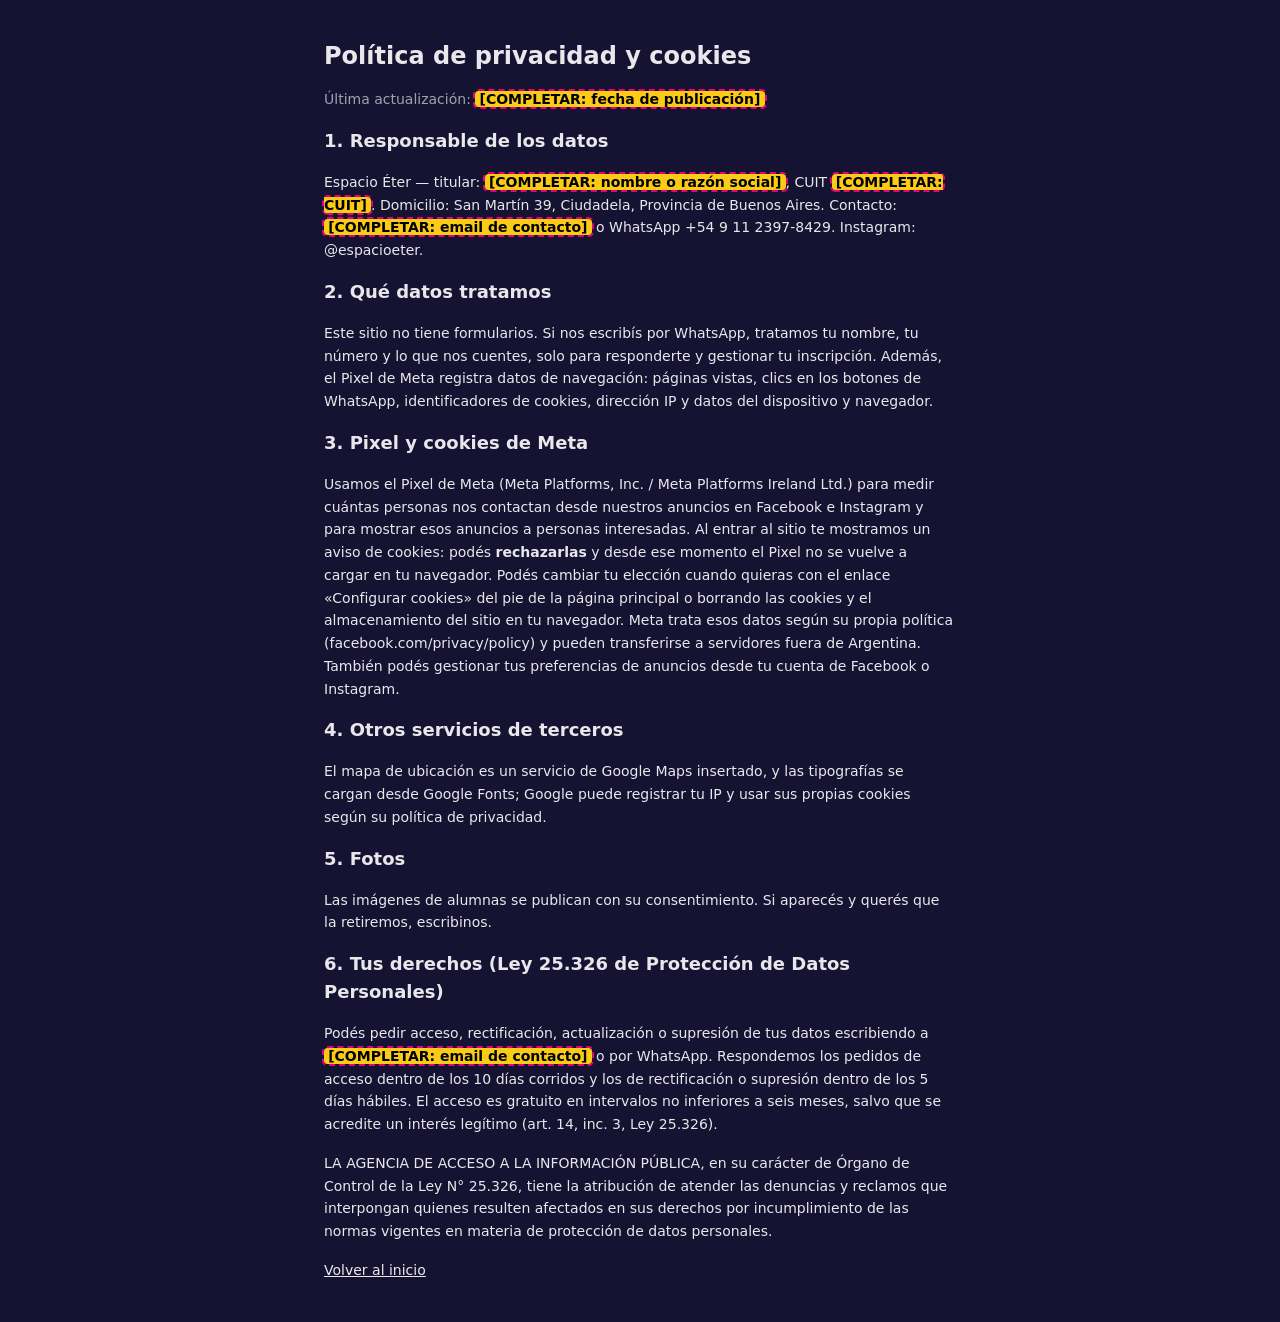
==== privacidad.html @ db476fdb "Píxel «mensajes Eter» en todas las páginas y endurecimiento de seguridad - pixel.js: código base ofi" ====
<!DOCTYPE html>
<html lang="es-AR">
<head>
  <meta charset="UTF-8" />
  <meta name="viewport" content="width=device-width, initial-scale=1.0" />
  <meta http-equiv="Content-Security-Policy" content="default-src 'self'; script-src 'self' https://connect.facebook.net; style-src 'self' 'unsafe-inline' https://fonts.googleapis.com; font-src https://fonts.gstatic.com; img-src 'self' data: https://www.facebook.com; frame-src https://www.google.com https://www.facebook.com; connect-src https://www.facebook.com https://connect.facebook.net; form-action https://www.facebook.com; object-src 'none'; base-uri 'self'; upgrade-insecure-requests" />
  <meta name="referrer" content="strict-origin-when-cross-origin" />
  <meta name="robots" content="noindex" />
  <title>Política de privacidad y cookies | Espacio Éter</title>
  <script src="pixel.js"></script>
  <link rel="stylesheet" href="tailwind.min.css" />
  <style>
    /* Marcadores pendientes: bien visibles a propósito. Borrar cuando estén completos. */
    mark.completar { background:#facc15; color:#000; font-weight:700; padding:0 .3em; border-radius:.25em; outline:2px dashed #e6007e; }
  </style>
</head>
<body class="bg-[#161332] text-white/90 font-sans">
<main class="max-w-2xl mx-auto px-5 py-10 text-sm leading-relaxed space-y-4">
  <h1 class="text-2xl font-bold">Política de privacidad y cookies</h1>
  <p class="text-white/60">Última actualización: <mark class="completar">[COMPLETAR: fecha de publicación]</mark></p>

  <h2 class="text-lg font-bold">1. Responsable de los datos</h2>
  <p>Espacio Éter — titular: <mark class="completar">[COMPLETAR: nombre o razón social]</mark>, CUIT <mark class="completar">[COMPLETAR: CUIT]</mark>. Domicilio: San Martín 39, Ciudadela, Provincia de Buenos Aires. Contacto: <mark class="completar">[COMPLETAR: email de contacto]</mark> o WhatsApp +54 9 11 2397-8429. Instagram: @espacioeter.</p>

  <h2 class="text-lg font-bold">2. Qué datos tratamos</h2>
  <p>Este sitio no tiene formularios. Si nos escribís por WhatsApp, tratamos tu nombre, tu número y lo que nos cuentes, solo para responderte y gestionar tu inscripción. Además, el Pixel de Meta registra datos de navegación: páginas vistas, clics en los botones de WhatsApp, identificadores de cookies, dirección IP y datos del dispositivo y navegador.</p>

  <h2 class="text-lg font-bold">3. Pixel y cookies de Meta</h2>
  <p>Usamos el Pixel de Meta (Meta Platforms, Inc. / Meta Platforms Ireland Ltd.) para medir cuántas personas nos contactan desde nuestros anuncios en Facebook e Instagram y para mostrar esos anuncios a personas interesadas. Al entrar al sitio te mostramos un aviso de cookies: podés <strong>rechazarlas</strong> y desde ese momento el Pixel no se vuelve a cargar en tu navegador. Podés cambiar tu elección cuando quieras con el enlace «Configurar cookies» del pie de la página principal o borrando las cookies y el almacenamiento del sitio en tu navegador. Meta trata esos datos según su propia política (facebook.com/privacy/policy) y pueden transferirse a servidores fuera de Argentina. También podés gestionar tus preferencias de anuncios desde tu cuenta de Facebook o Instagram.</p>

  <h2 class="text-lg font-bold">4. Otros servicios de terceros</h2>
  <p>El mapa de ubicación es un servicio de Google Maps insertado, y las tipografías se cargan desde Google Fonts; Google puede registrar tu IP y usar sus propias cookies según su política de privacidad.</p>

  <h2 class="text-lg font-bold">5. Fotos</h2>
  <p>Las imágenes de alumnas se publican con su consentimiento. Si aparecés y querés que la retiremos, escribinos.</p>

  <h2 class="text-lg font-bold">6. Tus derechos (Ley 25.326 de Protección de Datos Personales)</h2>
  <p>Podés pedir acceso, rectificación, actualización o supresión de tus datos escribiendo a <mark class="completar">[COMPLETAR: email de contacto]</mark> o por WhatsApp. Respondemos los pedidos de acceso dentro de los 10 días corridos y los de rectificación o supresión dentro de los 5 días hábiles. El acceso es gratuito en intervalos no inferiores a seis meses, salvo que se acredite un interés legítimo (art. 14, inc. 3, Ley 25.326).</p>
  <p>LA AGENCIA DE ACCESO A LA INFORMACIÓN PÚBLICA, en su carácter de Órgano de Control de la Ley N° 25.326, tiene la atribución de atender las denuncias y reclamos que interpongan quienes resulten afectados en sus derechos por incumplimiento de las normas vigentes en materia de protección de datos personales.</p>

  <p><a href="./" class="underline">Volver al inicio</a></p>
</main>
<noscript><img height="1" width="1" style="display:none" src="https://www.facebook.com/tr?id=1028287166250408&amp;ev=PageView&amp;noscript=1" alt="" /></noscript>
</body>
</html>
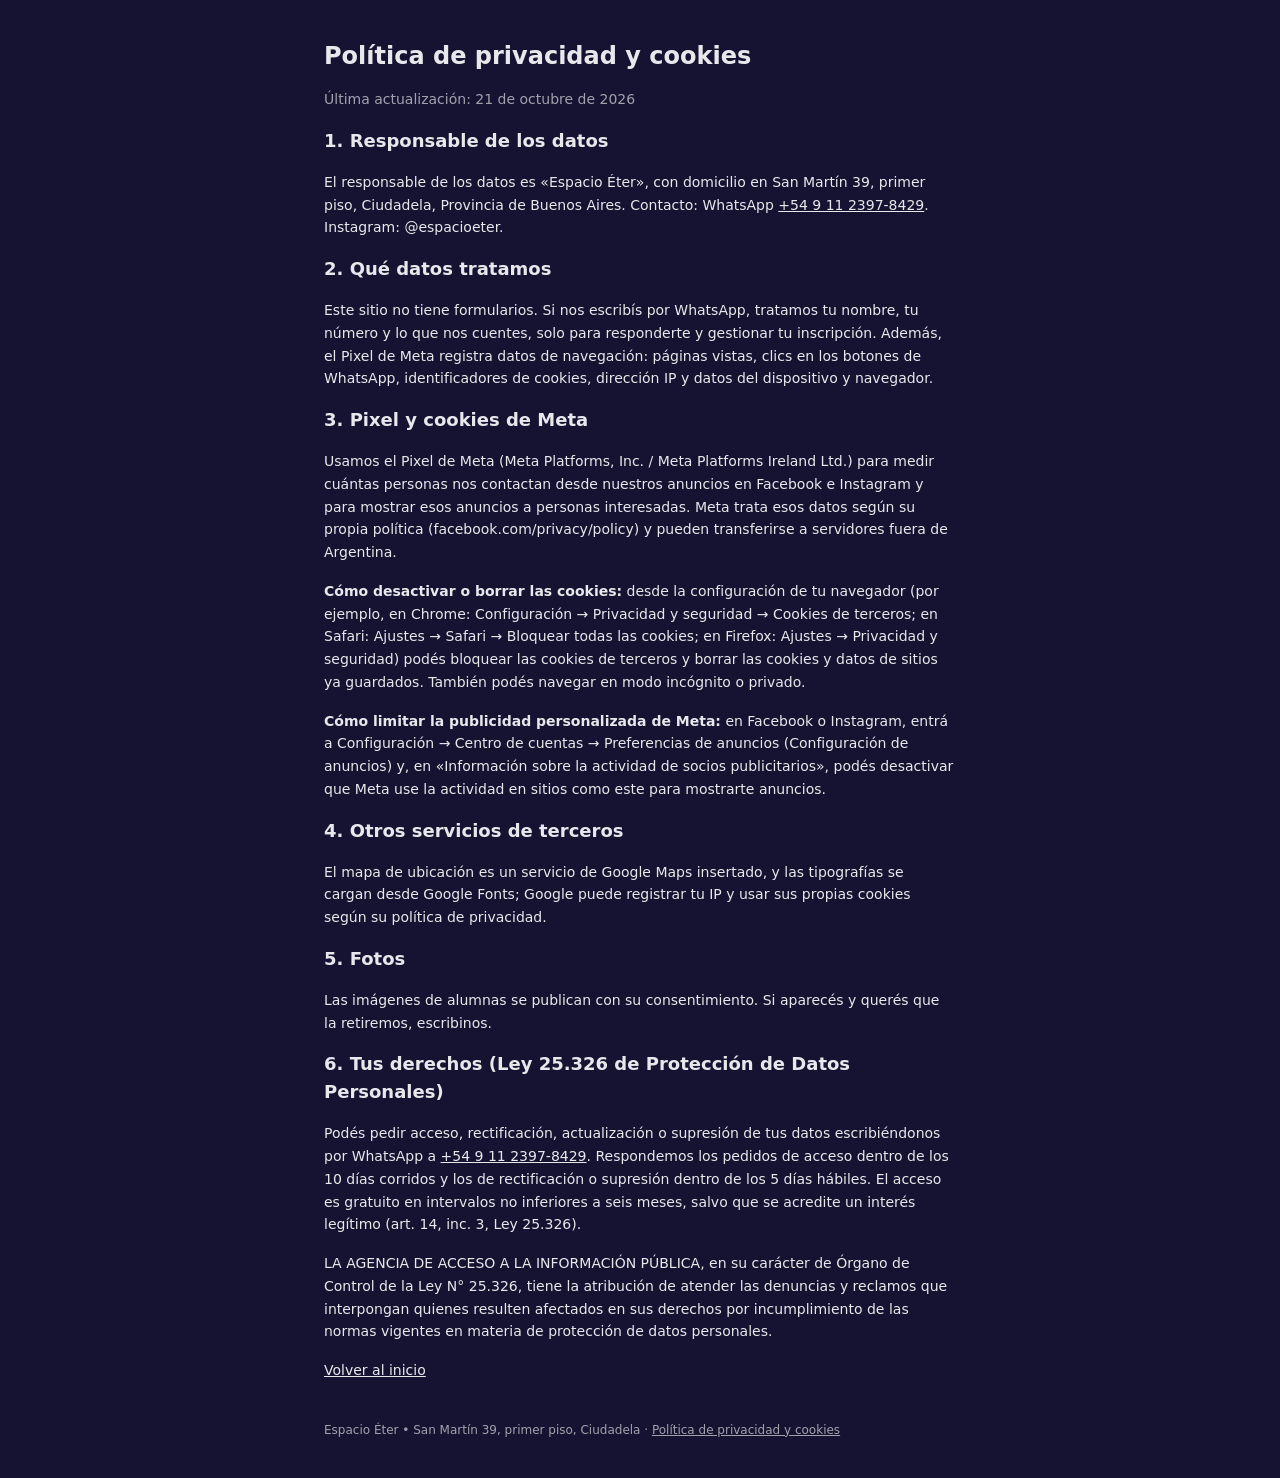
==== commit 47db2841: "Quitar aviso de cookies y completar la política de privacidad - Se elimina el banner de cookies, el " ====
--- a/privacidad.html
+++ b/privacidad.html
@@ -3,30 +3,29 @@
 <head>
   <meta charset="UTF-8" />
   <meta name="viewport" content="width=device-width, initial-scale=1.0" />
-  <meta http-equiv="Content-Security-Policy" content="default-src 'self'; script-src 'self' https://connect.facebook.net; style-src 'self' 'unsafe-inline' https://fonts.googleapis.com; font-src https://fonts.gstatic.com; img-src 'self' data: https://www.facebook.com; frame-src https://www.google.com https://www.facebook.com; connect-src https://www.facebook.com https://connect.facebook.net; form-action https://www.facebook.com; object-src 'none'; base-uri 'self'; upgrade-insecure-requests" />
+  <meta http-equiv="Content-Security-Policy" content="default-src 'self'; script-src 'self' https://connect.facebook.net; style-src 'self' 'unsafe-inline' https://fonts.googleapis.com; font-src https://fonts.gstatic.com; img-src 'self' data: https://www.facebook.com https://connect.facebook.net; frame-src https://www.google.com https://www.facebook.com; connect-src https://www.facebook.com https://connect.facebook.net; form-action https://www.facebook.com; object-src 'none'; base-uri 'self'; upgrade-insecure-requests" />
   <meta name="referrer" content="strict-origin-when-cross-origin" />
   <meta name="robots" content="noindex" />
+  <link rel="icon" href="data:," />
   <title>Política de privacidad y cookies | Espacio Éter</title>
   <script src="pixel.js"></script>
   <link rel="stylesheet" href="tailwind.min.css" />
-  <style>
-    /* Marcadores pendientes: bien visibles a propósito. Borrar cuando estén completos. */
-    mark.completar { background:#facc15; color:#000; font-weight:700; padding:0 .3em; border-radius:.25em; outline:2px dashed #e6007e; }
-  </style>
 </head>
 <body class="bg-[#161332] text-white/90 font-sans">
 <main class="max-w-2xl mx-auto px-5 py-10 text-sm leading-relaxed space-y-4">
   <h1 class="text-2xl font-bold">Política de privacidad y cookies</h1>
-  <p class="text-white/60">Última actualización: <mark class="completar">[COMPLETAR: fecha de publicación]</mark></p>
+  <p class="text-white/60">Última actualización: 21 de octubre de 2026</p>
 
   <h2 class="text-lg font-bold">1. Responsable de los datos</h2>
-  <p>Espacio Éter — titular: <mark class="completar">[COMPLETAR: nombre o razón social]</mark>, CUIT <mark class="completar">[COMPLETAR: CUIT]</mark>. Domicilio: San Martín 39, Ciudadela, Provincia de Buenos Aires. Contacto: <mark class="completar">[COMPLETAR: email de contacto]</mark> o WhatsApp +54 9 11 2397-8429. Instagram: @espacioeter.</p>
+  <p>El responsable de los datos es «Espacio Éter», con domicilio en San Martín 39, primer piso, Ciudadela, Provincia de Buenos Aires. Contacto: WhatsApp <a href="https://wa.me/5491123978429" target="_blank" rel="noopener noreferrer" class="underline">+54 9 11 2397-8429</a>. Instagram: @espacioeter.</p>
 
   <h2 class="text-lg font-bold">2. Qué datos tratamos</h2>
   <p>Este sitio no tiene formularios. Si nos escribís por WhatsApp, tratamos tu nombre, tu número y lo que nos cuentes, solo para responderte y gestionar tu inscripción. Además, el Pixel de Meta registra datos de navegación: páginas vistas, clics en los botones de WhatsApp, identificadores de cookies, dirección IP y datos del dispositivo y navegador.</p>
 
   <h2 class="text-lg font-bold">3. Pixel y cookies de Meta</h2>
-  <p>Usamos el Pixel de Meta (Meta Platforms, Inc. / Meta Platforms Ireland Ltd.) para medir cuántas personas nos contactan desde nuestros anuncios en Facebook e Instagram y para mostrar esos anuncios a personas interesadas. Al entrar al sitio te mostramos un aviso de cookies: podés <strong>rechazarlas</strong> y desde ese momento el Pixel no se vuelve a cargar en tu navegador. Podés cambiar tu elección cuando quieras con el enlace «Configurar cookies» del pie de la página principal o borrando las cookies y el almacenamiento del sitio en tu navegador. Meta trata esos datos según su propia política (facebook.com/privacy/policy) y pueden transferirse a servidores fuera de Argentina. También podés gestionar tus preferencias de anuncios desde tu cuenta de Facebook o Instagram.</p>
+  <p>Usamos el Pixel de Meta (Meta Platforms, Inc. / Meta Platforms Ireland Ltd.) para medir cuántas personas nos contactan desde nuestros anuncios en Facebook e Instagram y para mostrar esos anuncios a personas interesadas. Meta trata esos datos según su propia política (facebook.com/privacy/policy) y pueden transferirse a servidores fuera de Argentina.</p>
+  <p><strong>Cómo desactivar o borrar las cookies:</strong> desde la configuración de tu navegador (por ejemplo, en Chrome: Configuración → Privacidad y seguridad → Cookies de terceros; en Safari: Ajustes → Safari → Bloquear todas las cookies; en Firefox: Ajustes → Privacidad y seguridad) podés bloquear las cookies de terceros y borrar las cookies y datos de sitios ya guardados. También podés navegar en modo incógnito o privado.</p>
+  <p><strong>Cómo limitar la publicidad personalizada de Meta:</strong> en Facebook o Instagram, entrá a Configuración → Centro de cuentas → Preferencias de anuncios (Configuración de anuncios) y, en «Información sobre la actividad de socios publicitarios», podés desactivar que Meta use la actividad en sitios como este para mostrarte anuncios.</p>
 
   <h2 class="text-lg font-bold">4. Otros servicios de terceros</h2>
   <p>El mapa de ubicación es un servicio de Google Maps insertado, y las tipografías se cargan desde Google Fonts; Google puede registrar tu IP y usar sus propias cookies según su política de privacidad.</p>
@@ -35,11 +34,12 @@
   <p>Las imágenes de alumnas se publican con su consentimiento. Si aparecés y querés que la retiremos, escribinos.</p>
 
   <h2 class="text-lg font-bold">6. Tus derechos (Ley 25.326 de Protección de Datos Personales)</h2>
-  <p>Podés pedir acceso, rectificación, actualización o supresión de tus datos escribiendo a <mark class="completar">[COMPLETAR: email de contacto]</mark> o por WhatsApp. Respondemos los pedidos de acceso dentro de los 10 días corridos y los de rectificación o supresión dentro de los 5 días hábiles. El acceso es gratuito en intervalos no inferiores a seis meses, salvo que se acredite un interés legítimo (art. 14, inc. 3, Ley 25.326).</p>
+  <p>Podés pedir acceso, rectificación, actualización o supresión de tus datos escribiéndonos por WhatsApp a <a href="https://wa.me/5491123978429" target="_blank" rel="noopener noreferrer" class="underline">+54 9 11 2397-8429</a>. Respondemos los pedidos de acceso dentro de los 10 días corridos y los de rectificación o supresión dentro de los 5 días hábiles. El acceso es gratuito en intervalos no inferiores a seis meses, salvo que se acredite un interés legítimo (art. 14, inc. 3, Ley 25.326).</p>
   <p>LA AGENCIA DE ACCESO A LA INFORMACIÓN PÚBLICA, en su carácter de Órgano de Control de la Ley N° 25.326, tiene la atribución de atender las denuncias y reclamos que interpongan quienes resulten afectados en sus derechos por incumplimiento de las normas vigentes en materia de protección de datos personales.</p>
 
   <p><a href="./" class="underline">Volver al inicio</a></p>
 </main>
+<footer class="max-w-2xl mx-auto px-5 pb-10 text-xs text-white/60"><p>Espacio Éter • San Martín 39, primer piso, Ciudadela · <a href="privacidad.html" class="underline hover:text-white">Política de privacidad y cookies</a></p></footer>
 <noscript><img height="1" width="1" style="display:none" src="https://www.facebook.com/tr?id=1028287166250408&amp;ev=PageView&amp;noscript=1" alt="" /></noscript>
 </body>
 </html>
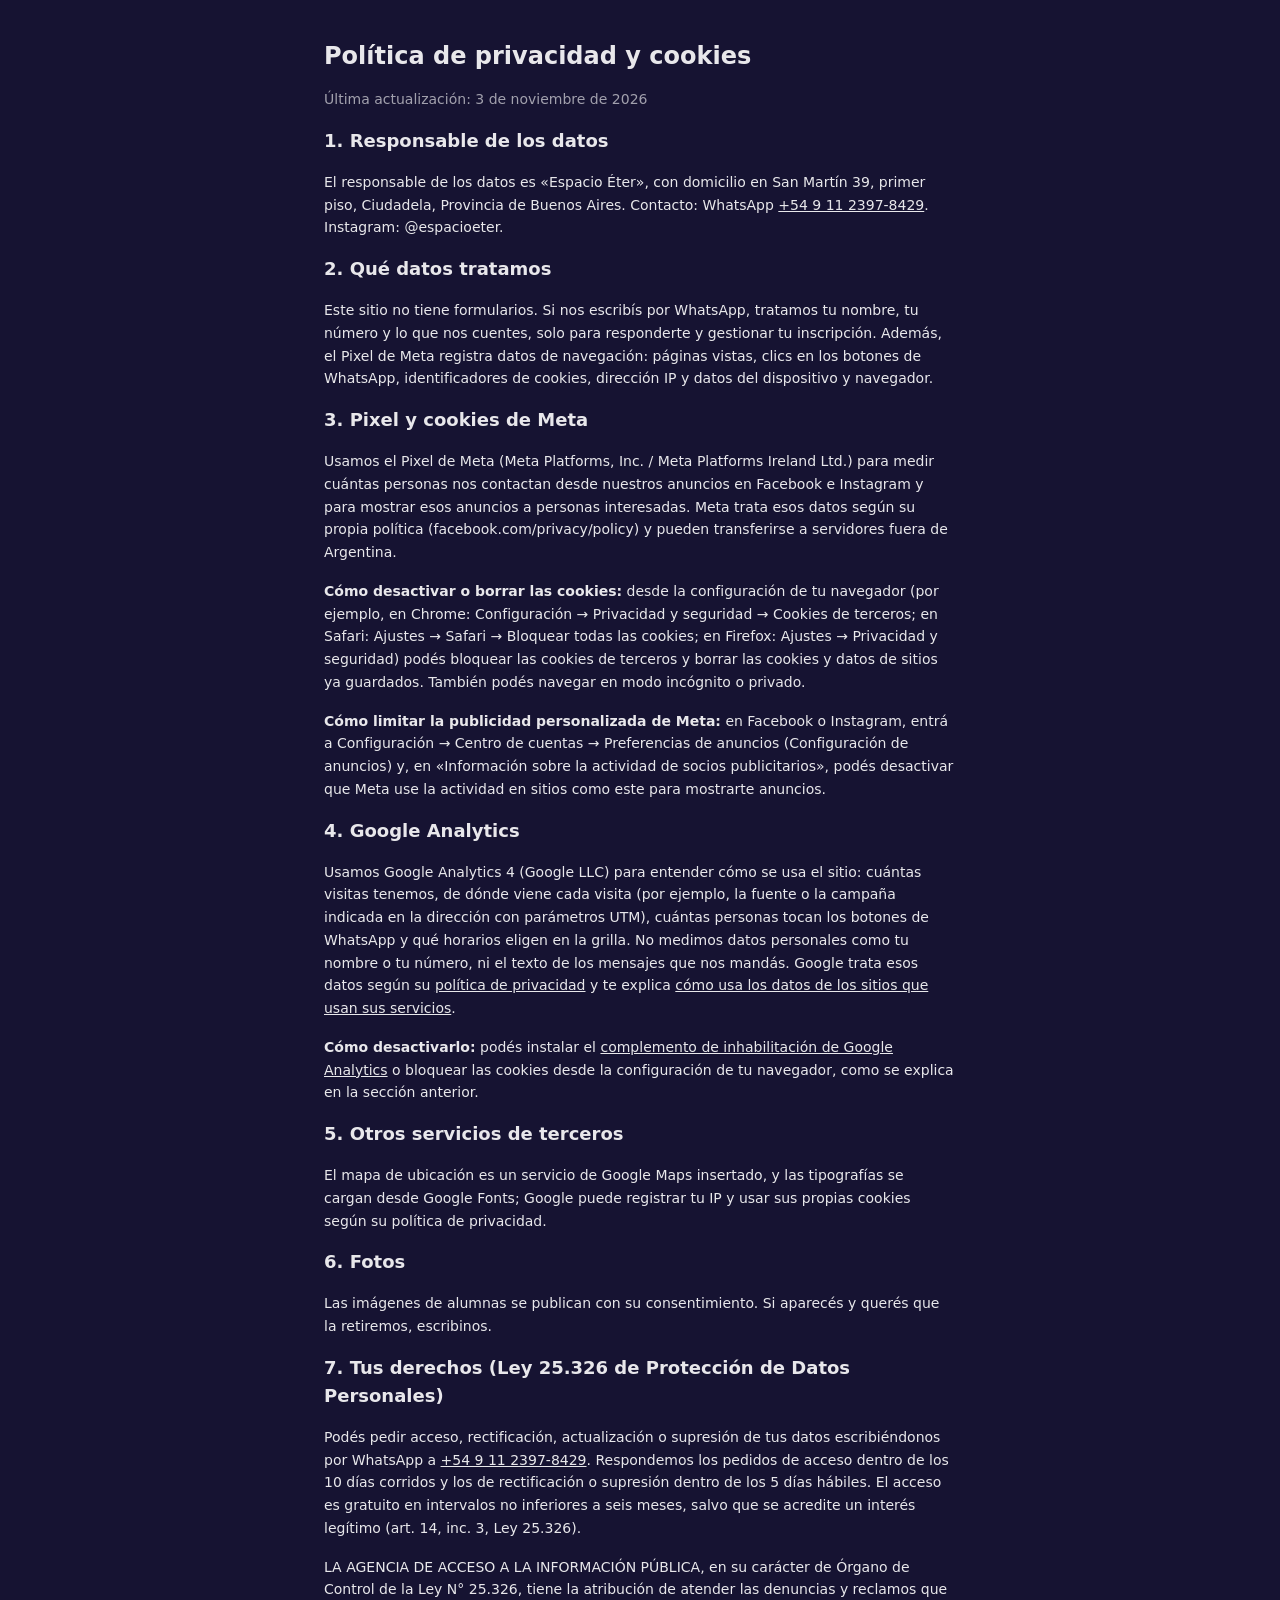
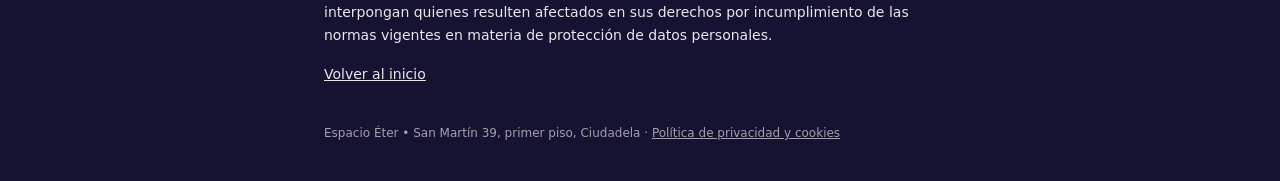
==== commit 6db5cbfc: "Privacidad: sección Google Analytics 4" ====
--- a/privacidad.html
+++ b/privacidad.html
@@ -14,7 +14,7 @@
 <body class="bg-[#161332] text-white/90 font-sans">
 <main class="max-w-2xl mx-auto px-5 py-10 text-sm leading-relaxed space-y-4">
   <h1 class="text-2xl font-bold">Política de privacidad y cookies</h1>
-  <p class="text-white/60">Última actualización: 21 de octubre de 2026</p>
+  <p class="text-white/60">Última actualización: 3 de noviembre de 2026</p>
 
   <h2 class="text-lg font-bold">1. Responsable de los datos</h2>
   <p>El responsable de los datos es «Espacio Éter», con domicilio en San Martín 39, primer piso, Ciudadela, Provincia de Buenos Aires. Contacto: WhatsApp <a href="https://wa.me/5491123978429" target="_blank" rel="noopener noreferrer" class="underline">+54 9 11 2397-8429</a>. Instagram: @espacioeter.</p>
@@ -27,13 +27,17 @@
   <p><strong>Cómo desactivar o borrar las cookies:</strong> desde la configuración de tu navegador (por ejemplo, en Chrome: Configuración → Privacidad y seguridad → Cookies de terceros; en Safari: Ajustes → Safari → Bloquear todas las cookies; en Firefox: Ajustes → Privacidad y seguridad) podés bloquear las cookies de terceros y borrar las cookies y datos de sitios ya guardados. También podés navegar en modo incógnito o privado.</p>
   <p><strong>Cómo limitar la publicidad personalizada de Meta:</strong> en Facebook o Instagram, entrá a Configuración → Centro de cuentas → Preferencias de anuncios (Configuración de anuncios) y, en «Información sobre la actividad de socios publicitarios», podés desactivar que Meta use la actividad en sitios como este para mostrarte anuncios.</p>
 
-  <h2 class="text-lg font-bold">4. Otros servicios de terceros</h2>
+  <h2 class="text-lg font-bold">4. Google Analytics</h2>
+  <p>Usamos Google Analytics 4 (Google LLC) para entender cómo se usa el sitio: cuántas visitas tenemos, de dónde viene cada visita (por ejemplo, la fuente o la campaña indicada en la dirección con parámetros UTM), cuántas personas tocan los botones de WhatsApp y qué horarios eligen en la grilla. No medimos datos personales como tu nombre o tu número, ni el texto de los mensajes que nos mandás. Google trata esos datos según su <a href="https://policies.google.com/privacy" target="_blank" rel="noopener noreferrer" class="underline">política de privacidad</a> y te explica <a href="https://policies.google.com/technologies/partner-sites" target="_blank" rel="noopener noreferrer" class="underline">cómo usa los datos de los sitios que usan sus servicios</a>.</p>
+  <p><strong>Cómo desactivarlo:</strong> podés instalar el <a href="https://tools.google.com/dlpage/gaoptout" target="_blank" rel="noopener noreferrer" class="underline">complemento de inhabilitación de Google Analytics</a> o bloquear las cookies desde la configuración de tu navegador, como se explica en la sección anterior.</p>
+
+  <h2 class="text-lg font-bold">5. Otros servicios de terceros</h2>
   <p>El mapa de ubicación es un servicio de Google Maps insertado, y las tipografías se cargan desde Google Fonts; Google puede registrar tu IP y usar sus propias cookies según su política de privacidad.</p>
 
-  <h2 class="text-lg font-bold">5. Fotos</h2>
+  <h2 class="text-lg font-bold">6. Fotos</h2>
   <p>Las imágenes de alumnas se publican con su consentimiento. Si aparecés y querés que la retiremos, escribinos.</p>
 
-  <h2 class="text-lg font-bold">6. Tus derechos (Ley 25.326 de Protección de Datos Personales)</h2>
+  <h2 class="text-lg font-bold">7. Tus derechos (Ley 25.326 de Protección de Datos Personales)</h2>
   <p>Podés pedir acceso, rectificación, actualización o supresión de tus datos escribiéndonos por WhatsApp a <a href="https://wa.me/5491123978429" target="_blank" rel="noopener noreferrer" class="underline">+54 9 11 2397-8429</a>. Respondemos los pedidos de acceso dentro de los 10 días corridos y los de rectificación o supresión dentro de los 5 días hábiles. El acceso es gratuito en intervalos no inferiores a seis meses, salvo que se acredite un interés legítimo (art. 14, inc. 3, Ley 25.326).</p>
   <p>LA AGENCIA DE ACCESO A LA INFORMACIÓN PÚBLICA, en su carácter de Órgano de Control de la Ley N° 25.326, tiene la atribución de atender las denuncias y reclamos que interpongan quienes resulten afectados en sus derechos por incumplimiento de las normas vigentes en materia de protección de datos personales.</p>
 
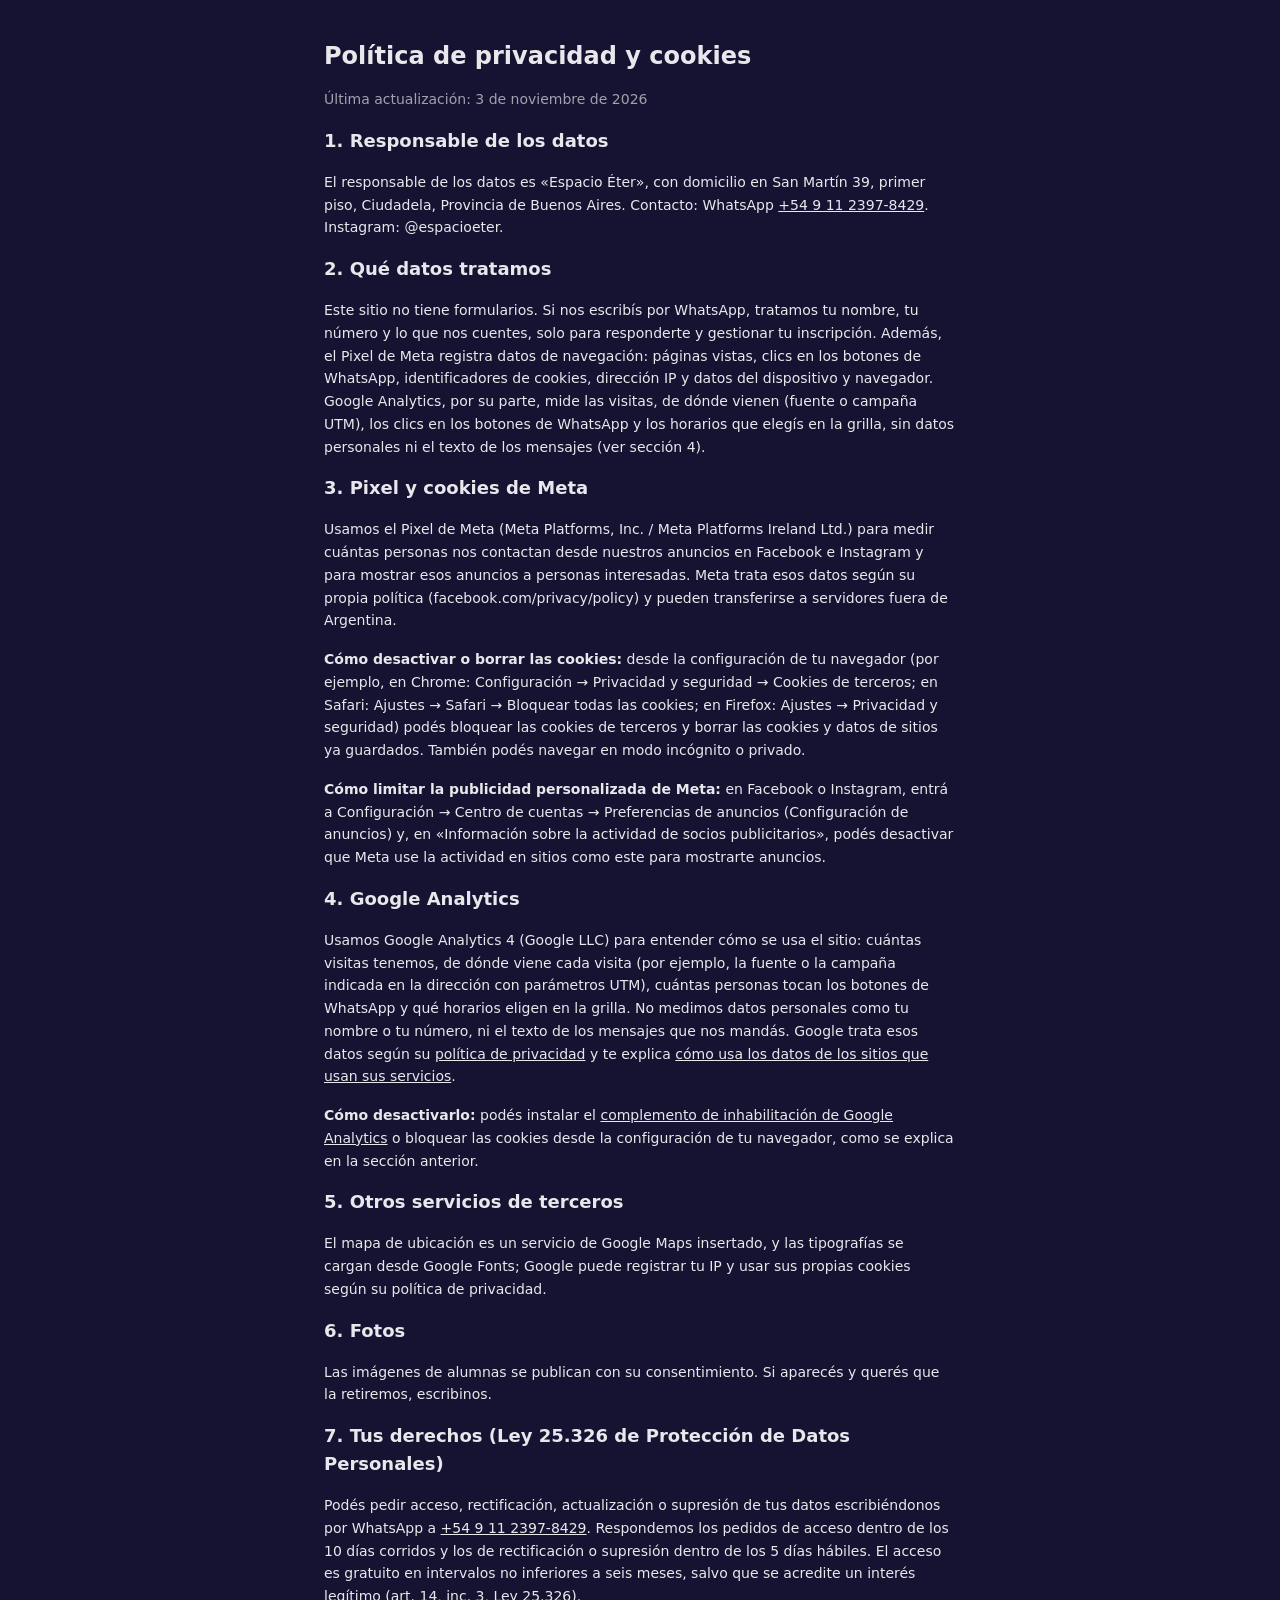
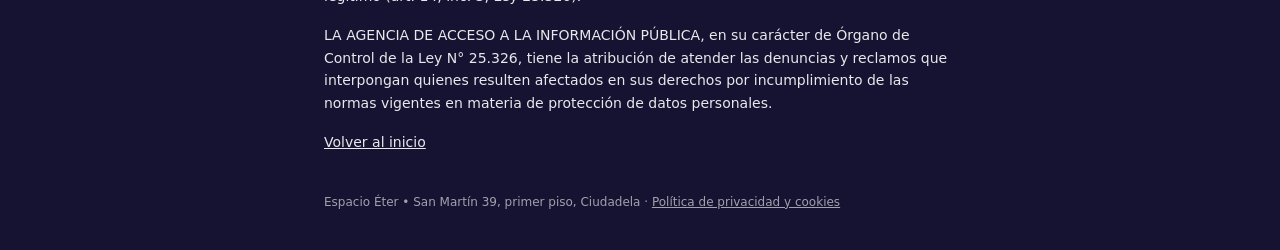
==== commit 9e97577c: "Privacidad: mencionar Google Analytics en sección 2" ====
--- a/privacidad.html
+++ b/privacidad.html
@@ -20,7 +20,7 @@
   <p>El responsable de los datos es «Espacio Éter», con domicilio en San Martín 39, primer piso, Ciudadela, Provincia de Buenos Aires. Contacto: WhatsApp <a href="https://wa.me/5491123978429" target="_blank" rel="noopener noreferrer" class="underline">+54 9 11 2397-8429</a>. Instagram: @espacioeter.</p>
 
   <h2 class="text-lg font-bold">2. Qué datos tratamos</h2>
-  <p>Este sitio no tiene formularios. Si nos escribís por WhatsApp, tratamos tu nombre, tu número y lo que nos cuentes, solo para responderte y gestionar tu inscripción. Además, el Pixel de Meta registra datos de navegación: páginas vistas, clics en los botones de WhatsApp, identificadores de cookies, dirección IP y datos del dispositivo y navegador.</p>
+  <p>Este sitio no tiene formularios. Si nos escribís por WhatsApp, tratamos tu nombre, tu número y lo que nos cuentes, solo para responderte y gestionar tu inscripción. Además, el Pixel de Meta registra datos de navegación: páginas vistas, clics en los botones de WhatsApp, identificadores de cookies, dirección IP y datos del dispositivo y navegador. Google Analytics, por su parte, mide las visitas, de dónde vienen (fuente o campaña UTM), los clics en los botones de WhatsApp y los horarios que elegís en la grilla, sin datos personales ni el texto de los mensajes (ver sección 4).</p>
 
   <h2 class="text-lg font-bold">3. Pixel y cookies de Meta</h2>
   <p>Usamos el Pixel de Meta (Meta Platforms, Inc. / Meta Platforms Ireland Ltd.) para medir cuántas personas nos contactan desde nuestros anuncios en Facebook e Instagram y para mostrar esos anuncios a personas interesadas. Meta trata esos datos según su propia política (facebook.com/privacy/policy) y pueden transferirse a servidores fuera de Argentina.</p>
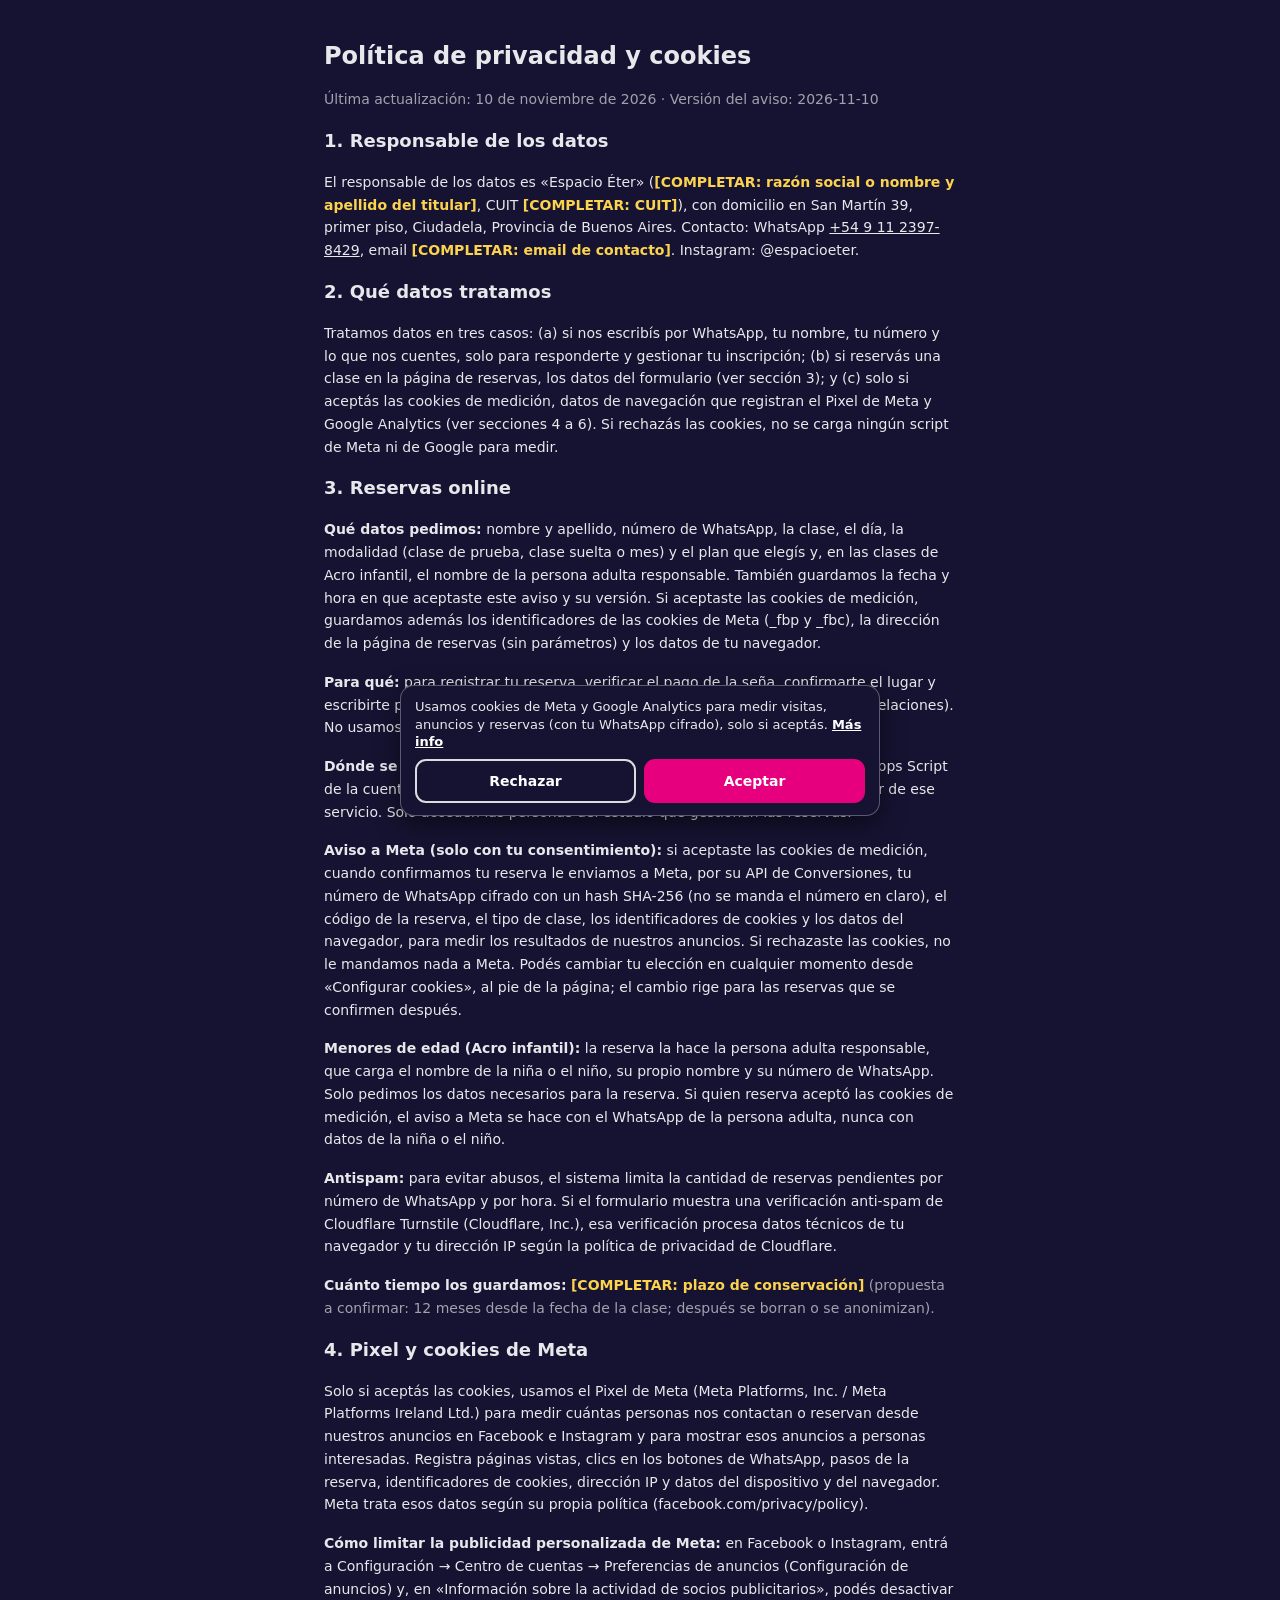
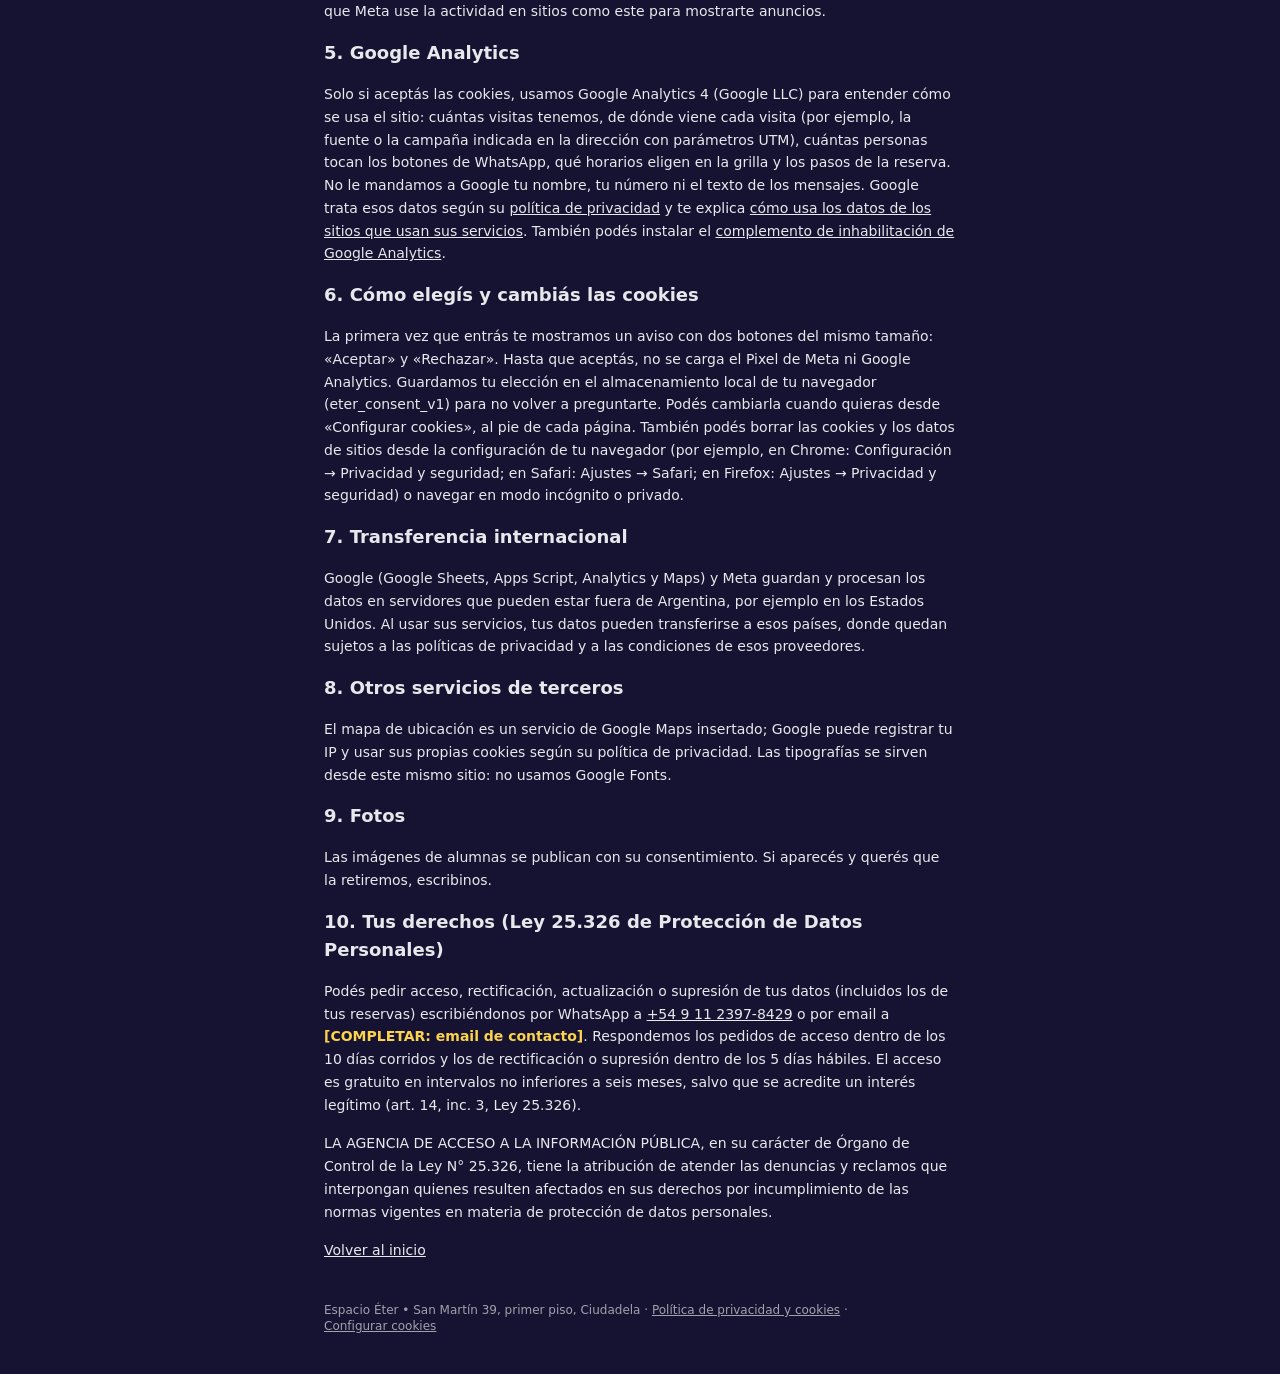
==== commit df89c253: "Privacidad: sección de reservas, transferencia internacional y misma CSP/consentimiento que index (A" ====
--- a/privacidad.html
+++ b/privacidad.html
@@ -3,47 +3,63 @@
 <head>
   <meta charset="UTF-8" />
   <meta name="viewport" content="width=device-width, initial-scale=1.0" />
-  <meta http-equiv="Content-Security-Policy" content="default-src 'self'; script-src 'self' https://connect.facebook.net; style-src 'self' 'unsafe-inline' https://fonts.googleapis.com; font-src https://fonts.gstatic.com; img-src 'self' data: https://www.facebook.com https://connect.facebook.net; frame-src https://www.google.com https://www.facebook.com; connect-src https://www.facebook.com https://connect.facebook.net; form-action https://www.facebook.com; object-src 'none'; base-uri 'self'; upgrade-insecure-requests" />
+  <!-- Misma CSP y misma lógica de consentimiento que index.html: pixel.js y ga4.js no hacen nada sin «Aceptar» (consent.js). -->
+  <meta http-equiv="Content-Security-Policy" content="default-src 'self'; script-src 'self' https://connect.facebook.net https://www.googletagmanager.com; style-src 'self' 'unsafe-inline'; font-src 'self'; img-src 'self' data: https://www.facebook.com https://connect.facebook.net https://www.googletagmanager.com https://*.google-analytics.com; frame-src https://www.google.com https://www.facebook.com; connect-src https://www.facebook.com https://connect.facebook.net https://www.google-analytics.com https://*.google-analytics.com https://*.analytics.google.com https://www.googletagmanager.com; form-action https://www.facebook.com; object-src 'none'; base-uri 'self'; upgrade-insecure-requests" />
   <meta name="referrer" content="strict-origin-when-cross-origin" />
   <meta name="robots" content="noindex" />
   <link rel="icon" href="data:," />
   <title>Política de privacidad y cookies | Espacio Éter</title>
+  <link rel="stylesheet" href="tailwind.min.css" />
+  <link rel="stylesheet" href="consent.css" />
   <script src="pixel.js"></script>
-  <link rel="stylesheet" href="tailwind.min.css" />
 </head>
 <body class="bg-[#161332] text-white/90 font-sans">
 <main class="max-w-2xl mx-auto px-5 py-10 text-sm leading-relaxed space-y-4">
   <h1 class="text-2xl font-bold">Política de privacidad y cookies</h1>
-  <p class="text-white/60">Última actualización: 3 de noviembre de 2026</p>
+  <p class="text-white/60">Última actualización: 10 de noviembre de 2026 · Versión del aviso: 2026-11-10</p>
 
   <h2 class="text-lg font-bold">1. Responsable de los datos</h2>
-  <p>El responsable de los datos es «Espacio Éter», con domicilio en San Martín 39, primer piso, Ciudadela, Provincia de Buenos Aires. Contacto: WhatsApp <a href="https://wa.me/5491123978429" target="_blank" rel="noopener noreferrer" class="underline">+54 9 11 2397-8429</a>. Instagram: @espacioeter.</p>
+  <p>El responsable de los datos es «Espacio Éter» (<strong class="text-amber-300">[COMPLETAR: razón social o nombre y apellido del titular]</strong>, CUIT <strong class="text-amber-300">[COMPLETAR: CUIT]</strong>), con domicilio en San Martín 39, primer piso, Ciudadela, Provincia de Buenos Aires. Contacto: WhatsApp <a href="https://wa.me/5491123978429" target="_blank" rel="noopener noreferrer" class="underline">+54 9 11 2397-8429</a>, email <strong class="text-amber-300">[COMPLETAR: email de contacto]</strong>. Instagram: @espacioeter.</p>
 
   <h2 class="text-lg font-bold">2. Qué datos tratamos</h2>
-  <p>Este sitio no tiene formularios. Si nos escribís por WhatsApp, tratamos tu nombre, tu número y lo que nos cuentes, solo para responderte y gestionar tu inscripción. Además, el Pixel de Meta registra datos de navegación: páginas vistas, clics en los botones de WhatsApp, identificadores de cookies, dirección IP y datos del dispositivo y navegador. Google Analytics, por su parte, mide las visitas, de dónde vienen (fuente o campaña UTM), los clics en los botones de WhatsApp y los horarios que elegís en la grilla, sin datos personales ni el texto de los mensajes (ver sección 4).</p>
+  <p>Tratamos datos en tres casos: (a) si nos escribís por WhatsApp, tu nombre, tu número y lo que nos cuentes, solo para responderte y gestionar tu inscripción; (b) si reservás una clase en la página de reservas, los datos del formulario (ver sección 3); y (c) solo si aceptás las cookies de medición, datos de navegación que registran el Pixel de Meta y Google Analytics (ver secciones 4 a 6). Si rechazás las cookies, no se carga ningún script de Meta ni de Google para medir.</p>
 
-  <h2 class="text-lg font-bold">3. Pixel y cookies de Meta</h2>
-  <p>Usamos el Pixel de Meta (Meta Platforms, Inc. / Meta Platforms Ireland Ltd.) para medir cuántas personas nos contactan desde nuestros anuncios en Facebook e Instagram y para mostrar esos anuncios a personas interesadas. Meta trata esos datos según su propia política (facebook.com/privacy/policy) y pueden transferirse a servidores fuera de Argentina.</p>
-  <p><strong>Cómo desactivar o borrar las cookies:</strong> desde la configuración de tu navegador (por ejemplo, en Chrome: Configuración → Privacidad y seguridad → Cookies de terceros; en Safari: Ajustes → Safari → Bloquear todas las cookies; en Firefox: Ajustes → Privacidad y seguridad) podés bloquear las cookies de terceros y borrar las cookies y datos de sitios ya guardados. También podés navegar en modo incógnito o privado.</p>
+  <h2 id="reservas" class="text-lg font-bold">3. Reservas online</h2>
+  <p><strong>Qué datos pedimos:</strong> nombre y apellido, número de WhatsApp, la clase, el día, la modalidad (clase de prueba, clase suelta o mes) y el plan que elegís y, en las clases de Acro infantil, el nombre de la persona adulta responsable. También guardamos la fecha y hora en que aceptaste este aviso y su versión. Si aceptaste las cookies de medición, guardamos además los identificadores de las cookies de Meta (_fbp y _fbc), la dirección de la página de reservas (sin parámetros) y los datos de tu navegador.</p>
+  <p><strong>Para qué:</strong> para registrar tu reserva, verificar el pago de la seña, confirmarte el lugar y escribirte por WhatsApp sobre esa reserva (cambios, reprogramaciones o cancelaciones). No usamos estos datos para otros fines ni los vendemos.</p>
+  <p><strong>Dónde se guardan:</strong> en una planilla de Google Sheets y un script de Google Apps Script de la cuenta de Google del estudio. Google (Google LLC) actúa como proveedor de ese servicio. Solo acceden las personas del estudio que gestionan las reservas.</p>
+  <p><strong>Aviso a Meta (solo con tu consentimiento):</strong> si aceptaste las cookies de medición, cuando confirmamos tu reserva le enviamos a Meta, por su API de Conversiones, tu número de WhatsApp cifrado con un hash SHA-256 (no se manda el número en claro), el código de la reserva, el tipo de clase, los identificadores de cookies y los datos del navegador, para medir los resultados de nuestros anuncios. Si rechazaste las cookies, no le mandamos nada a Meta. Podés cambiar tu elección en cualquier momento desde «Configurar cookies», al pie de la página; el cambio rige para las reservas que se confirmen después.</p>
+  <p><strong>Menores de edad (Acro infantil):</strong> la reserva la hace la persona adulta responsable, que carga el nombre de la niña o el niño, su propio nombre y su número de WhatsApp. Solo pedimos los datos necesarios para la reserva. Si quien reserva aceptó las cookies de medición, el aviso a Meta se hace con el WhatsApp de la persona adulta, nunca con datos de la niña o el niño.</p>
+  <p><strong>Antispam:</strong> para evitar abusos, el sistema limita la cantidad de reservas pendientes por número de WhatsApp y por hora. Si el formulario muestra una verificación anti-spam de Cloudflare Turnstile (Cloudflare, Inc.), esa verificación procesa datos técnicos de tu navegador y tu dirección IP según la política de privacidad de Cloudflare.</p>
+  <p><strong>Cuánto tiempo los guardamos:</strong> <strong class="text-amber-300">[COMPLETAR: plazo de conservación]</strong> <span class="text-white/60">(propuesta a confirmar: 12 meses desde la fecha de la clase; después se borran o se anonimizan).</span></p>
+
+  <h2 class="text-lg font-bold">4. Pixel y cookies de Meta</h2>
+  <p>Solo si aceptás las cookies, usamos el Pixel de Meta (Meta Platforms, Inc. / Meta Platforms Ireland Ltd.) para medir cuántas personas nos contactan o reservan desde nuestros anuncios en Facebook e Instagram y para mostrar esos anuncios a personas interesadas. Registra páginas vistas, clics en los botones de WhatsApp, pasos de la reserva, identificadores de cookies, dirección IP y datos del dispositivo y del navegador. Meta trata esos datos según su propia política (facebook.com/privacy/policy).</p>
   <p><strong>Cómo limitar la publicidad personalizada de Meta:</strong> en Facebook o Instagram, entrá a Configuración → Centro de cuentas → Preferencias de anuncios (Configuración de anuncios) y, en «Información sobre la actividad de socios publicitarios», podés desactivar que Meta use la actividad en sitios como este para mostrarte anuncios.</p>
 
-  <h2 class="text-lg font-bold">4. Google Analytics</h2>
-  <p>Usamos Google Analytics 4 (Google LLC) para entender cómo se usa el sitio: cuántas visitas tenemos, de dónde viene cada visita (por ejemplo, la fuente o la campaña indicada en la dirección con parámetros UTM), cuántas personas tocan los botones de WhatsApp y qué horarios eligen en la grilla. No medimos datos personales como tu nombre o tu número, ni el texto de los mensajes que nos mandás. Google trata esos datos según su <a href="https://policies.google.com/privacy" target="_blank" rel="noopener noreferrer" class="underline">política de privacidad</a> y te explica <a href="https://policies.google.com/technologies/partner-sites" target="_blank" rel="noopener noreferrer" class="underline">cómo usa los datos de los sitios que usan sus servicios</a>.</p>
-  <p><strong>Cómo desactivarlo:</strong> podés instalar el <a href="https://tools.google.com/dlpage/gaoptout" target="_blank" rel="noopener noreferrer" class="underline">complemento de inhabilitación de Google Analytics</a> o bloquear las cookies desde la configuración de tu navegador, como se explica en la sección anterior.</p>
+  <h2 class="text-lg font-bold">5. Google Analytics</h2>
+  <p>Solo si aceptás las cookies, usamos Google Analytics 4 (Google LLC) para entender cómo se usa el sitio: cuántas visitas tenemos, de dónde viene cada visita (por ejemplo, la fuente o la campaña indicada en la dirección con parámetros UTM), cuántas personas tocan los botones de WhatsApp, qué horarios eligen en la grilla y los pasos de la reserva. No le mandamos a Google tu nombre, tu número ni el texto de los mensajes. Google trata esos datos según su <a href="https://policies.google.com/privacy" target="_blank" rel="noopener noreferrer" class="underline">política de privacidad</a> y te explica <a href="https://policies.google.com/technologies/partner-sites" target="_blank" rel="noopener noreferrer" class="underline">cómo usa los datos de los sitios que usan sus servicios</a>. También podés instalar el <a href="https://tools.google.com/dlpage/gaoptout" target="_blank" rel="noopener noreferrer" class="underline">complemento de inhabilitación de Google Analytics</a>.</p>
 
-  <h2 class="text-lg font-bold">5. Otros servicios de terceros</h2>
-  <p>El mapa de ubicación es un servicio de Google Maps insertado, y las tipografías se cargan desde Google Fonts; Google puede registrar tu IP y usar sus propias cookies según su política de privacidad.</p>
+  <h2 class="text-lg font-bold">6. Cómo elegís y cambiás las cookies</h2>
+  <p>La primera vez que entrás te mostramos un aviso con dos botones del mismo tamaño: «Aceptar» y «Rechazar». Hasta que aceptás, no se carga el Pixel de Meta ni Google Analytics. Guardamos tu elección en el almacenamiento local de tu navegador (eter_consent_v1) para no volver a preguntarte. Podés cambiarla cuando quieras desde «Configurar cookies», al pie de cada página. También podés borrar las cookies y los datos de sitios desde la configuración de tu navegador (por ejemplo, en Chrome: Configuración → Privacidad y seguridad; en Safari: Ajustes → Safari; en Firefox: Ajustes → Privacidad y seguridad) o navegar en modo incógnito o privado.</p>
 
-  <h2 class="text-lg font-bold">6. Fotos</h2>
+  <h2 class="text-lg font-bold">7. Transferencia internacional</h2>
+  <p>Google (Google Sheets, Apps Script, Analytics y Maps) y Meta guardan y procesan los datos en servidores que pueden estar fuera de Argentina, por ejemplo en los Estados Unidos. Al usar sus servicios, tus datos pueden transferirse a esos países, donde quedan sujetos a las políticas de privacidad y a las condiciones de esos proveedores.</p>
+
+  <h2 class="text-lg font-bold">8. Otros servicios de terceros</h2>
+  <p>El mapa de ubicación es un servicio de Google Maps insertado; Google puede registrar tu IP y usar sus propias cookies según su política de privacidad. Las tipografías se sirven desde este mismo sitio: no usamos Google Fonts.</p>
+
+  <h2 class="text-lg font-bold">9. Fotos</h2>
   <p>Las imágenes de alumnas se publican con su consentimiento. Si aparecés y querés que la retiremos, escribinos.</p>
 
-  <h2 class="text-lg font-bold">7. Tus derechos (Ley 25.326 de Protección de Datos Personales)</h2>
-  <p>Podés pedir acceso, rectificación, actualización o supresión de tus datos escribiéndonos por WhatsApp a <a href="https://wa.me/5491123978429" target="_blank" rel="noopener noreferrer" class="underline">+54 9 11 2397-8429</a>. Respondemos los pedidos de acceso dentro de los 10 días corridos y los de rectificación o supresión dentro de los 5 días hábiles. El acceso es gratuito en intervalos no inferiores a seis meses, salvo que se acredite un interés legítimo (art. 14, inc. 3, Ley 25.326).</p>
+  <h2 class="text-lg font-bold">10. Tus derechos (Ley 25.326 de Protección de Datos Personales)</h2>
+  <p>Podés pedir acceso, rectificación, actualización o supresión de tus datos (incluidos los de tus reservas) escribiéndonos por WhatsApp a <a href="https://wa.me/5491123978429" target="_blank" rel="noopener noreferrer" class="underline">+54 9 11 2397-8429</a> o por email a <strong class="text-amber-300">[COMPLETAR: email de contacto]</strong>. Respondemos los pedidos de acceso dentro de los 10 días corridos y los de rectificación o supresión dentro de los 5 días hábiles. El acceso es gratuito en intervalos no inferiores a seis meses, salvo que se acredite un interés legítimo (art. 14, inc. 3, Ley 25.326).</p>
   <p>LA AGENCIA DE ACCESO A LA INFORMACIÓN PÚBLICA, en su carácter de Órgano de Control de la Ley N° 25.326, tiene la atribución de atender las denuncias y reclamos que interpongan quienes resulten afectados en sus derechos por incumplimiento de las normas vigentes en materia de protección de datos personales.</p>
 
   <p><a href="./" class="underline">Volver al inicio</a></p>
 </main>
-<footer class="max-w-2xl mx-auto px-5 pb-10 text-xs text-white/60"><p>Espacio Éter • San Martín 39, primer piso, Ciudadela · <a href="privacidad.html" class="underline hover:text-white">Política de privacidad y cookies</a></p></footer>
-<noscript><img height="1" width="1" style="display:none" src="https://www.facebook.com/tr?id=1028287166250408&amp;ev=PageView&amp;noscript=1" alt="" /></noscript>
+<footer class="max-w-2xl mx-auto px-5 pb-10 text-xs text-white/60"><p>Espacio Éter • San Martín 39, primer piso, Ciudadela · <a href="privacidad.html" class="underline hover:text-white">Política de privacidad y cookies</a> · <button type="button" data-consent-open class="underline hover:text-white">Configurar cookies</button></p></footer>
+<script src="./consent.js" defer></script>
+<script src="./ga4.js" defer></script>
 </body>
 </html>
--- a/consent.css
+++ b/consent.css
@@ -0,0 +1,16 @@
+/* Banner de consentimiento de cookies (consent.js). Compacto, fijo abajo y justo arriba del botón fijo de WhatsApp
+   (consent.js ajusta `bottom` según su posición). No bloquea la página: sin overlay ni scroll lock; no empuja contenido (CLS 0). */
+.eter-consent{position:fixed;left:8px;right:8px;bottom:84px;z-index:60;max-width:30rem;margin:0 auto;background:#161332;color:#fff;border:1px solid rgba(255,255,255,.3);border-radius:14px;padding:9px 10px 10px;box-shadow:0 8px 24px rgba(0,0,0,.5);font-size:12.5px;line-height:1.35}
+.eter-consent[hidden]{display:none}
+.eter-consent p{margin:0 0 8px;color:rgba(255,255,255,.9)}
+.eter-consent a{text-decoration:underline;color:#fff;font-weight:700}
+.eter-consent-btns{display:flex;gap:8px}
+.eter-consent-btns button{flex:1 1 0;min-height:44px;border-radius:11px;font-weight:700;font-size:14px;cursor:pointer;padding:0 12px}
+/* Rechazar: secundario pero bien visible (texto blanco sobre #161332, borde blanco). */
+.eter-consent-btns [data-consent="denied"]{background:transparent;color:#fff;border:2px solid rgba(255,255,255,.85)}
+.eter-consent-btns [data-consent="denied"]:hover{background:rgba(255,255,255,.12)}
+/* Aceptar: primario de la marca (#e6007e, texto blanco, contraste 5,5:1). */
+.eter-consent-btns [data-consent="granted"]{background:#e6007e;color:#fff;border:2px solid #e6007e}
+.eter-consent-btns [data-consent="granted"]:hover{background:#c8006d;border-color:#c8006d}
+.eter-consent button:focus-visible,[data-consent-open]:focus-visible{outline:3px solid #38bdf8;outline-offset:2px}
+@media (min-width:640px){.eter-consent{padding:12px 14px;font-size:13px}}
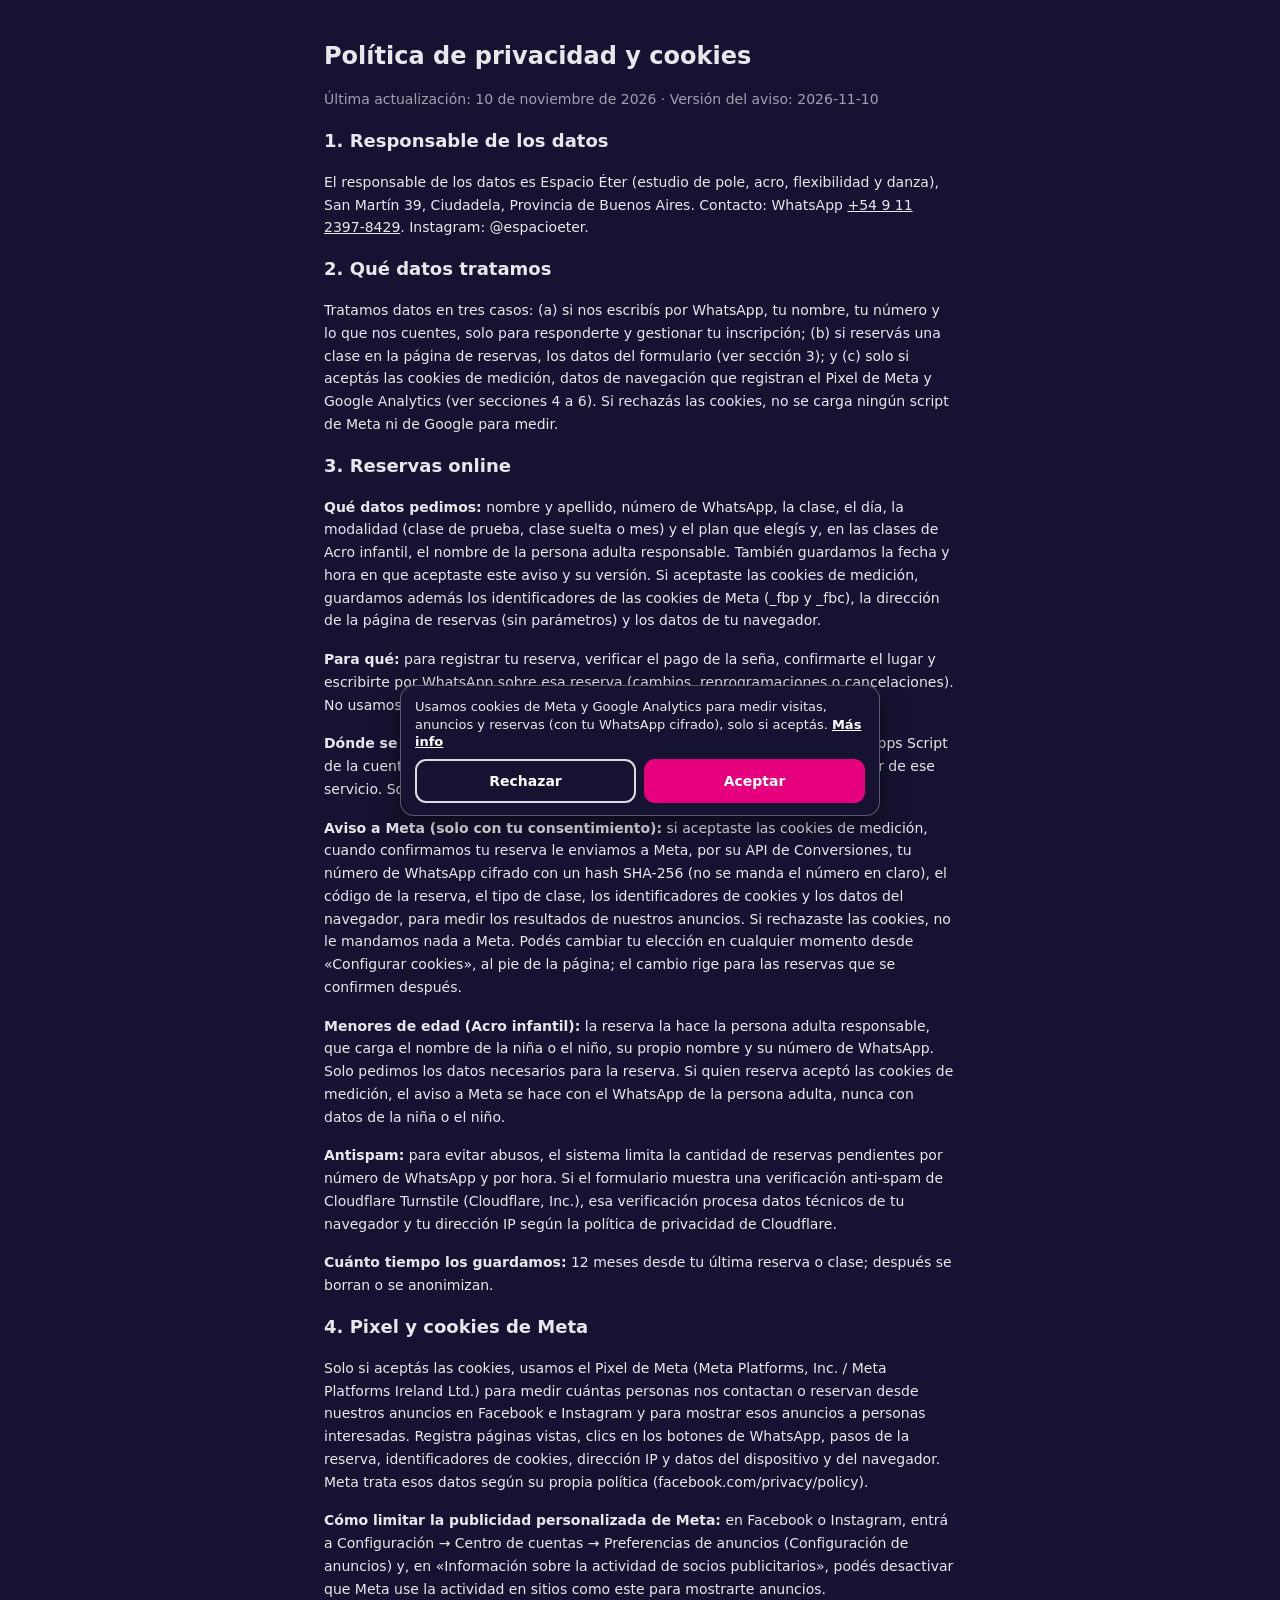
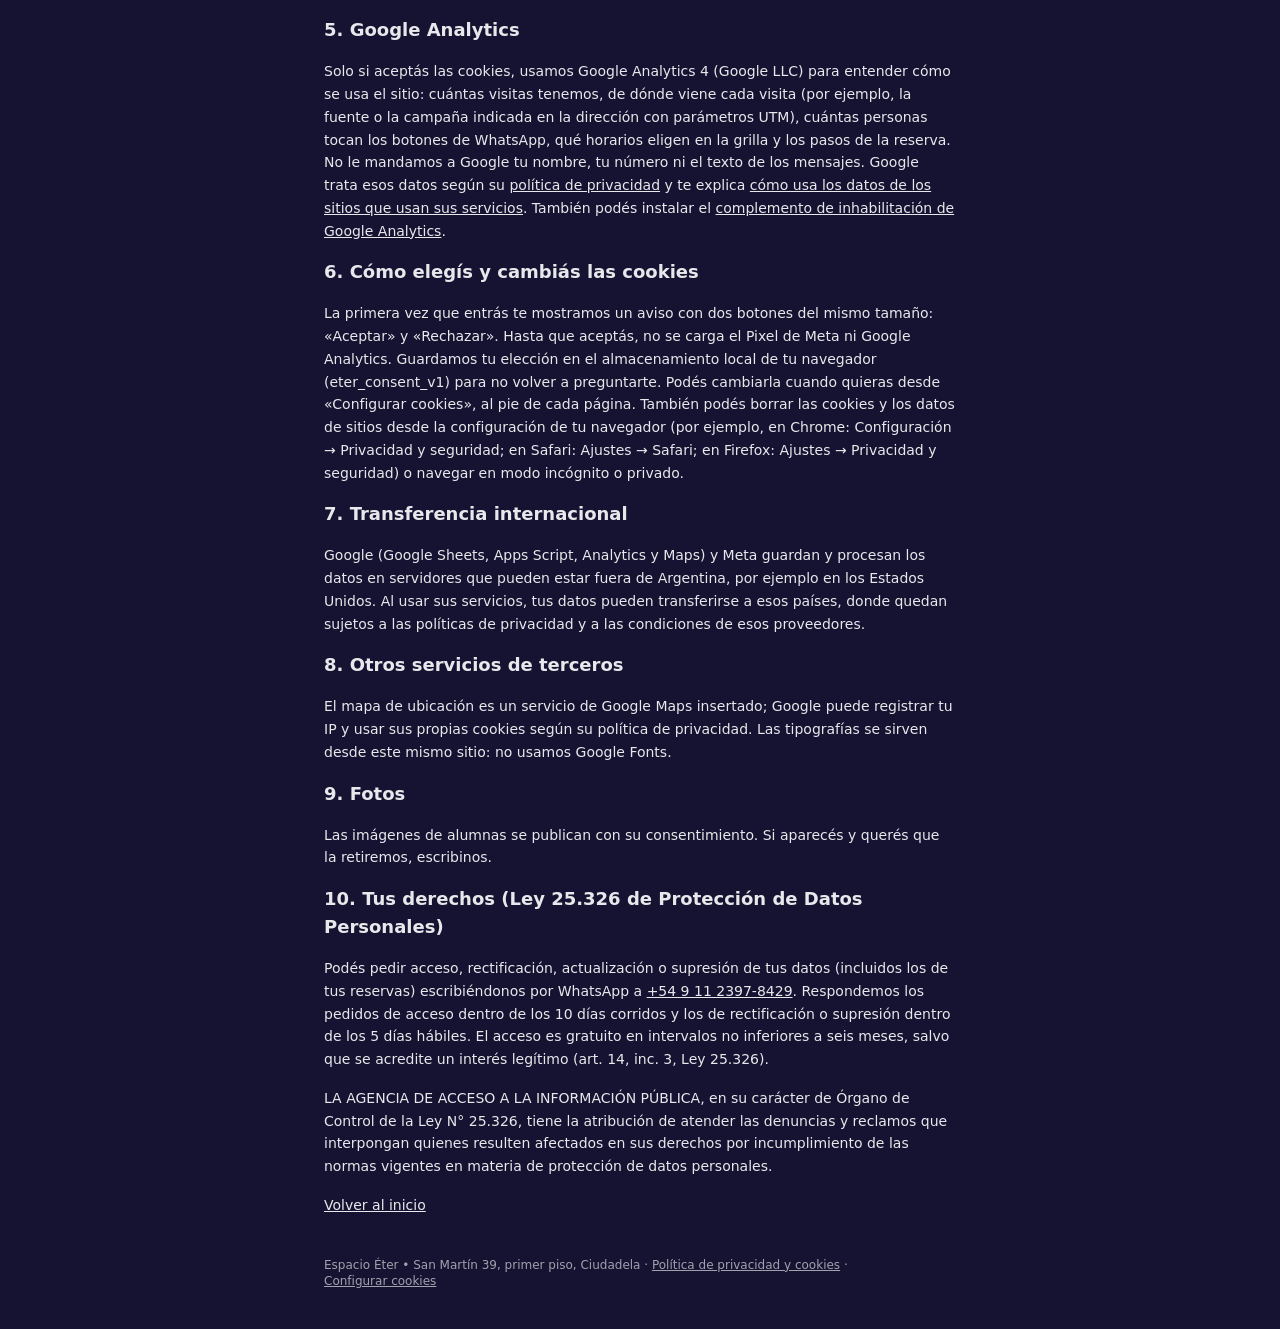
==== commit 7ddaabef: "Privacidad: datos del responsable sin razón social ni CUIT (decisión de Leandro), contacto por Whats" ====
--- a/privacidad.html
+++ b/privacidad.html
@@ -19,7 +19,7 @@
   <p class="text-white/60">Última actualización: 10 de noviembre de 2026 · Versión del aviso: 2026-11-10</p>
 
   <h2 class="text-lg font-bold">1. Responsable de los datos</h2>
-  <p>El responsable de los datos es «Espacio Éter» (<strong class="text-amber-300">[COMPLETAR: razón social o nombre y apellido del titular]</strong>, CUIT <strong class="text-amber-300">[COMPLETAR: CUIT]</strong>), con domicilio en San Martín 39, primer piso, Ciudadela, Provincia de Buenos Aires. Contacto: WhatsApp <a href="https://wa.me/5491123978429" target="_blank" rel="noopener noreferrer" class="underline">+54 9 11 2397-8429</a>, email <strong class="text-amber-300">[COMPLETAR: email de contacto]</strong>. Instagram: @espacioeter.</p>
+  <p>El responsable de los datos es Espacio Éter (estudio de pole, acro, flexibilidad y danza), San Martín 39, Ciudadela, Provincia de Buenos Aires. Contacto: WhatsApp <a href="https://wa.me/5491123978429" target="_blank" rel="noopener noreferrer" class="underline">+54 9 11 2397-8429</a>. Instagram: @espacioeter.</p>
 
   <h2 class="text-lg font-bold">2. Qué datos tratamos</h2>
   <p>Tratamos datos en tres casos: (a) si nos escribís por WhatsApp, tu nombre, tu número y lo que nos cuentes, solo para responderte y gestionar tu inscripción; (b) si reservás una clase en la página de reservas, los datos del formulario (ver sección 3); y (c) solo si aceptás las cookies de medición, datos de navegación que registran el Pixel de Meta y Google Analytics (ver secciones 4 a 6). Si rechazás las cookies, no se carga ningún script de Meta ni de Google para medir.</p>
@@ -31,7 +31,7 @@
   <p><strong>Aviso a Meta (solo con tu consentimiento):</strong> si aceptaste las cookies de medición, cuando confirmamos tu reserva le enviamos a Meta, por su API de Conversiones, tu número de WhatsApp cifrado con un hash SHA-256 (no se manda el número en claro), el código de la reserva, el tipo de clase, los identificadores de cookies y los datos del navegador, para medir los resultados de nuestros anuncios. Si rechazaste las cookies, no le mandamos nada a Meta. Podés cambiar tu elección en cualquier momento desde «Configurar cookies», al pie de la página; el cambio rige para las reservas que se confirmen después.</p>
   <p><strong>Menores de edad (Acro infantil):</strong> la reserva la hace la persona adulta responsable, que carga el nombre de la niña o el niño, su propio nombre y su número de WhatsApp. Solo pedimos los datos necesarios para la reserva. Si quien reserva aceptó las cookies de medición, el aviso a Meta se hace con el WhatsApp de la persona adulta, nunca con datos de la niña o el niño.</p>
   <p><strong>Antispam:</strong> para evitar abusos, el sistema limita la cantidad de reservas pendientes por número de WhatsApp y por hora. Si el formulario muestra una verificación anti-spam de Cloudflare Turnstile (Cloudflare, Inc.), esa verificación procesa datos técnicos de tu navegador y tu dirección IP según la política de privacidad de Cloudflare.</p>
-  <p><strong>Cuánto tiempo los guardamos:</strong> <strong class="text-amber-300">[COMPLETAR: plazo de conservación]</strong> <span class="text-white/60">(propuesta a confirmar: 12 meses desde la fecha de la clase; después se borran o se anonimizan).</span></p>
+  <p><strong>Cuánto tiempo los guardamos:</strong> 12 meses desde tu última reserva o clase; después se borran o se anonimizan.</p>
 
   <h2 class="text-lg font-bold">4. Pixel y cookies de Meta</h2>
   <p>Solo si aceptás las cookies, usamos el Pixel de Meta (Meta Platforms, Inc. / Meta Platforms Ireland Ltd.) para medir cuántas personas nos contactan o reservan desde nuestros anuncios en Facebook e Instagram y para mostrar esos anuncios a personas interesadas. Registra páginas vistas, clics en los botones de WhatsApp, pasos de la reserva, identificadores de cookies, dirección IP y datos del dispositivo y del navegador. Meta trata esos datos según su propia política (facebook.com/privacy/policy).</p>
@@ -53,7 +53,7 @@
   <p>Las imágenes de alumnas se publican con su consentimiento. Si aparecés y querés que la retiremos, escribinos.</p>
 
   <h2 class="text-lg font-bold">10. Tus derechos (Ley 25.326 de Protección de Datos Personales)</h2>
-  <p>Podés pedir acceso, rectificación, actualización o supresión de tus datos (incluidos los de tus reservas) escribiéndonos por WhatsApp a <a href="https://wa.me/5491123978429" target="_blank" rel="noopener noreferrer" class="underline">+54 9 11 2397-8429</a> o por email a <strong class="text-amber-300">[COMPLETAR: email de contacto]</strong>. Respondemos los pedidos de acceso dentro de los 10 días corridos y los de rectificación o supresión dentro de los 5 días hábiles. El acceso es gratuito en intervalos no inferiores a seis meses, salvo que se acredite un interés legítimo (art. 14, inc. 3, Ley 25.326).</p>
+  <p>Podés pedir acceso, rectificación, actualización o supresión de tus datos (incluidos los de tus reservas) escribiéndonos por WhatsApp a <a href="https://wa.me/5491123978429" target="_blank" rel="noopener noreferrer" class="underline">+54 9 11 2397-8429</a>. Respondemos los pedidos de acceso dentro de los 10 días corridos y los de rectificación o supresión dentro de los 5 días hábiles. El acceso es gratuito en intervalos no inferiores a seis meses, salvo que se acredite un interés legítimo (art. 14, inc. 3, Ley 25.326).</p>
   <p>LA AGENCIA DE ACCESO A LA INFORMACIÓN PÚBLICA, en su carácter de Órgano de Control de la Ley N° 25.326, tiene la atribución de atender las denuncias y reclamos que interpongan quienes resulten afectados en sus derechos por incumplimiento de las normas vigentes en materia de protección de datos personales.</p>
 
   <p><a href="./" class="underline">Volver al inicio</a></p>
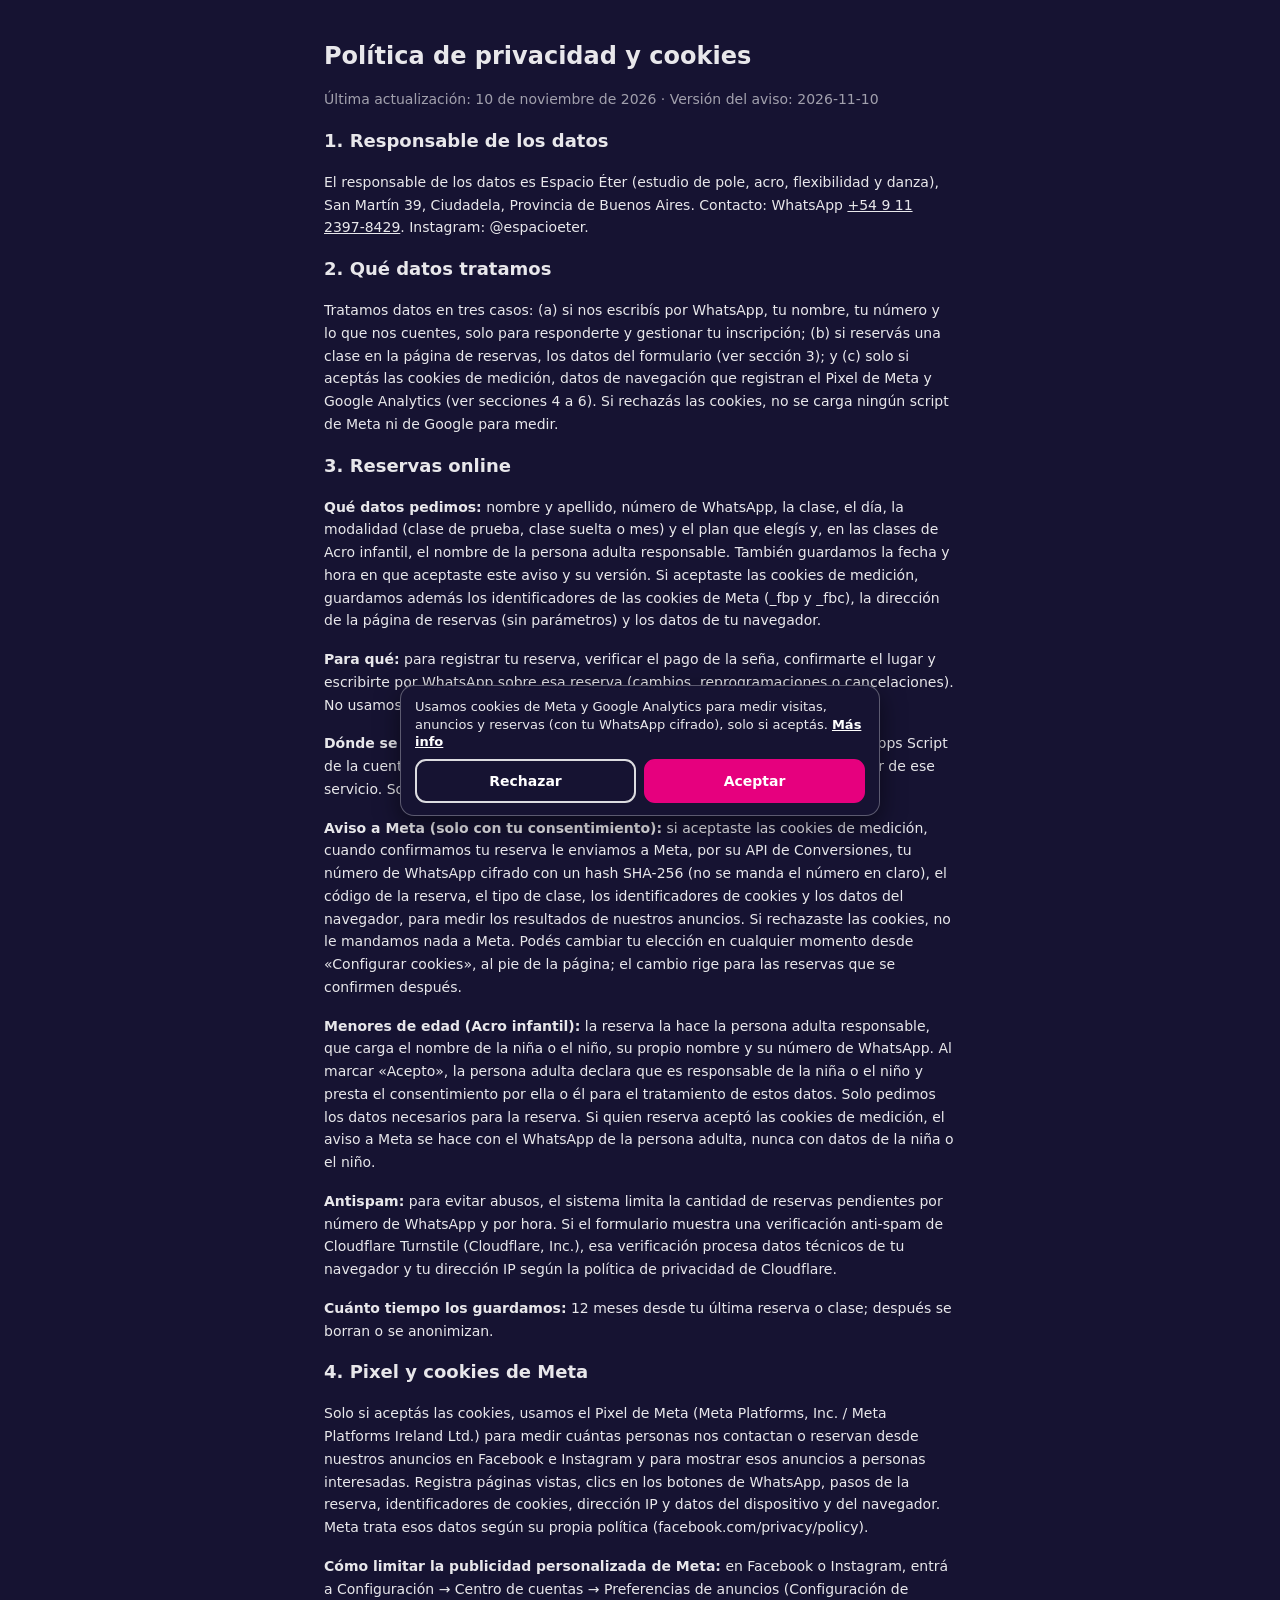
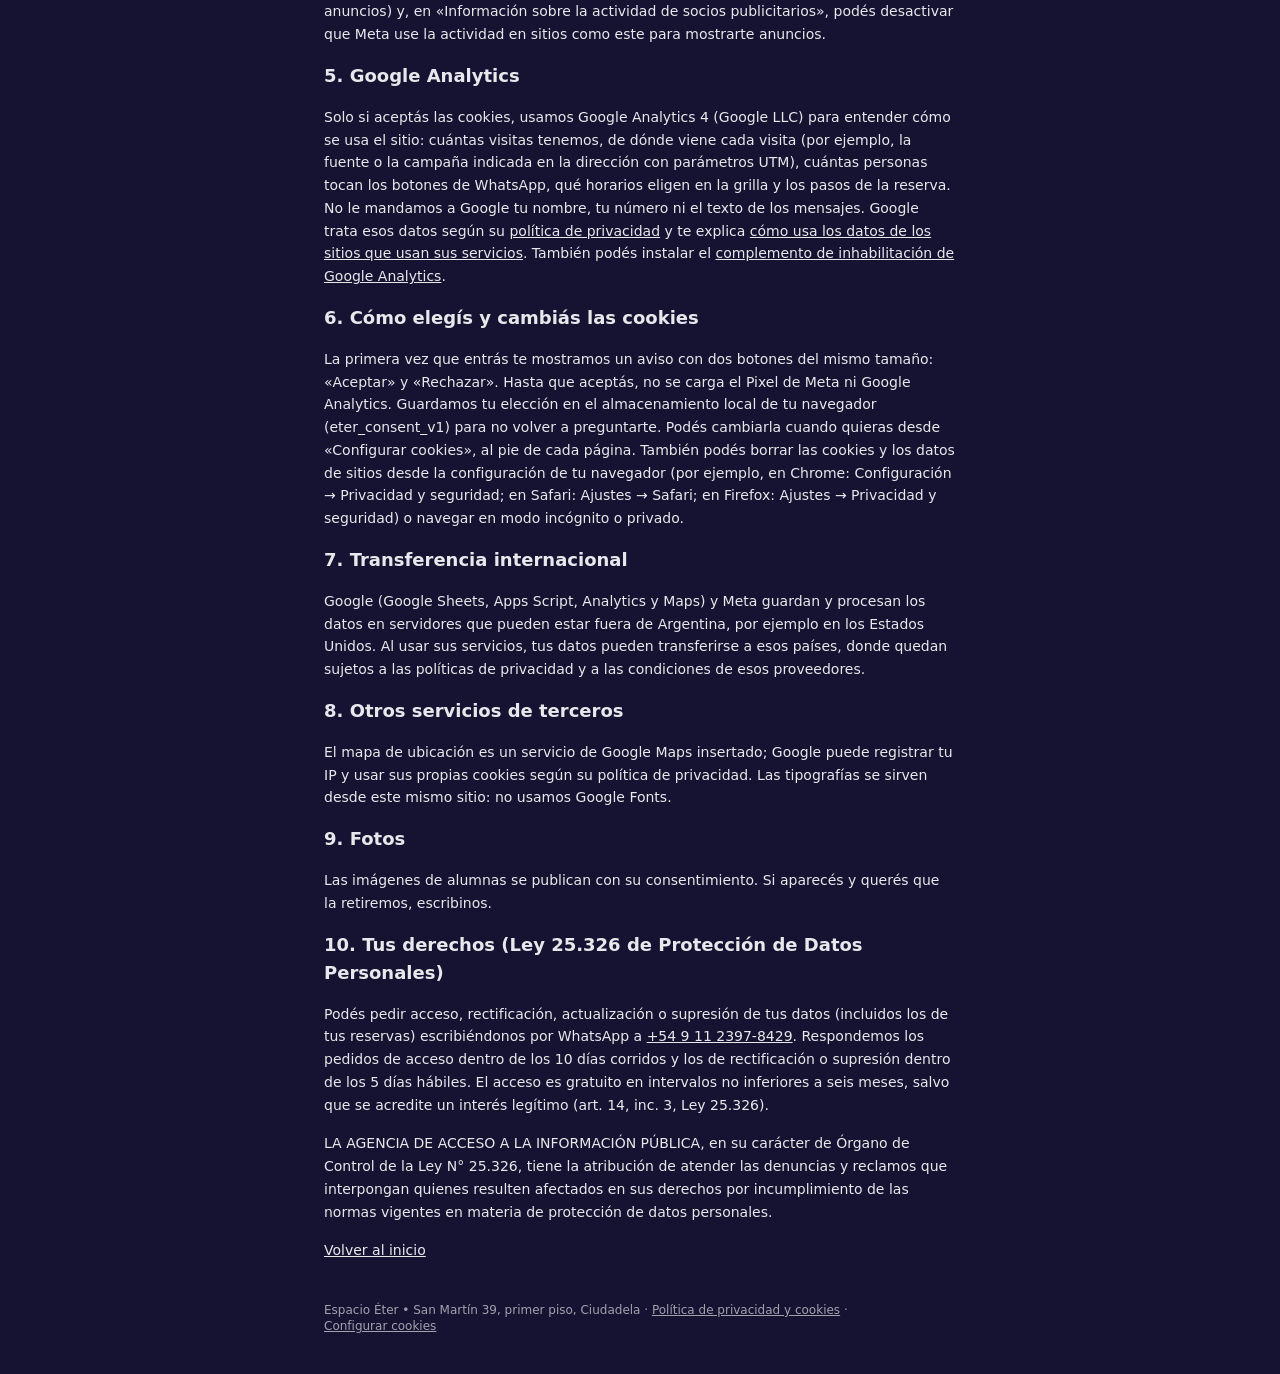
==== commit 3c81f564: "Landing: botón «Reservá tu clase online» (hero) y link bajo la grilla hacia reservas.html; consentim" ====
--- a/privacidad.html
+++ b/privacidad.html
@@ -29,7 +29,7 @@
   <p><strong>Para qué:</strong> para registrar tu reserva, verificar el pago de la seña, confirmarte el lugar y escribirte por WhatsApp sobre esa reserva (cambios, reprogramaciones o cancelaciones). No usamos estos datos para otros fines ni los vendemos.</p>
   <p><strong>Dónde se guardan:</strong> en una planilla de Google Sheets y un script de Google Apps Script de la cuenta de Google del estudio. Google (Google LLC) actúa como proveedor de ese servicio. Solo acceden las personas del estudio que gestionan las reservas.</p>
   <p><strong>Aviso a Meta (solo con tu consentimiento):</strong> si aceptaste las cookies de medición, cuando confirmamos tu reserva le enviamos a Meta, por su API de Conversiones, tu número de WhatsApp cifrado con un hash SHA-256 (no se manda el número en claro), el código de la reserva, el tipo de clase, los identificadores de cookies y los datos del navegador, para medir los resultados de nuestros anuncios. Si rechazaste las cookies, no le mandamos nada a Meta. Podés cambiar tu elección en cualquier momento desde «Configurar cookies», al pie de la página; el cambio rige para las reservas que se confirmen después.</p>
-  <p><strong>Menores de edad (Acro infantil):</strong> la reserva la hace la persona adulta responsable, que carga el nombre de la niña o el niño, su propio nombre y su número de WhatsApp. Solo pedimos los datos necesarios para la reserva. Si quien reserva aceptó las cookies de medición, el aviso a Meta se hace con el WhatsApp de la persona adulta, nunca con datos de la niña o el niño.</p>
+  <p><strong>Menores de edad (Acro infantil):</strong> la reserva la hace la persona adulta responsable, que carga el nombre de la niña o el niño, su propio nombre y su número de WhatsApp. Al marcar «Acepto», la persona adulta declara que es responsable de la niña o el niño y presta el consentimiento por ella o él para el tratamiento de estos datos. Solo pedimos los datos necesarios para la reserva. Si quien reserva aceptó las cookies de medición, el aviso a Meta se hace con el WhatsApp de la persona adulta, nunca con datos de la niña o el niño.</p>
   <p><strong>Antispam:</strong> para evitar abusos, el sistema limita la cantidad de reservas pendientes por número de WhatsApp y por hora. Si el formulario muestra una verificación anti-spam de Cloudflare Turnstile (Cloudflare, Inc.), esa verificación procesa datos técnicos de tu navegador y tu dirección IP según la política de privacidad de Cloudflare.</p>
   <p><strong>Cuánto tiempo los guardamos:</strong> 12 meses desde tu última reserva o clase; después se borran o se anonimizan.</p>
 
